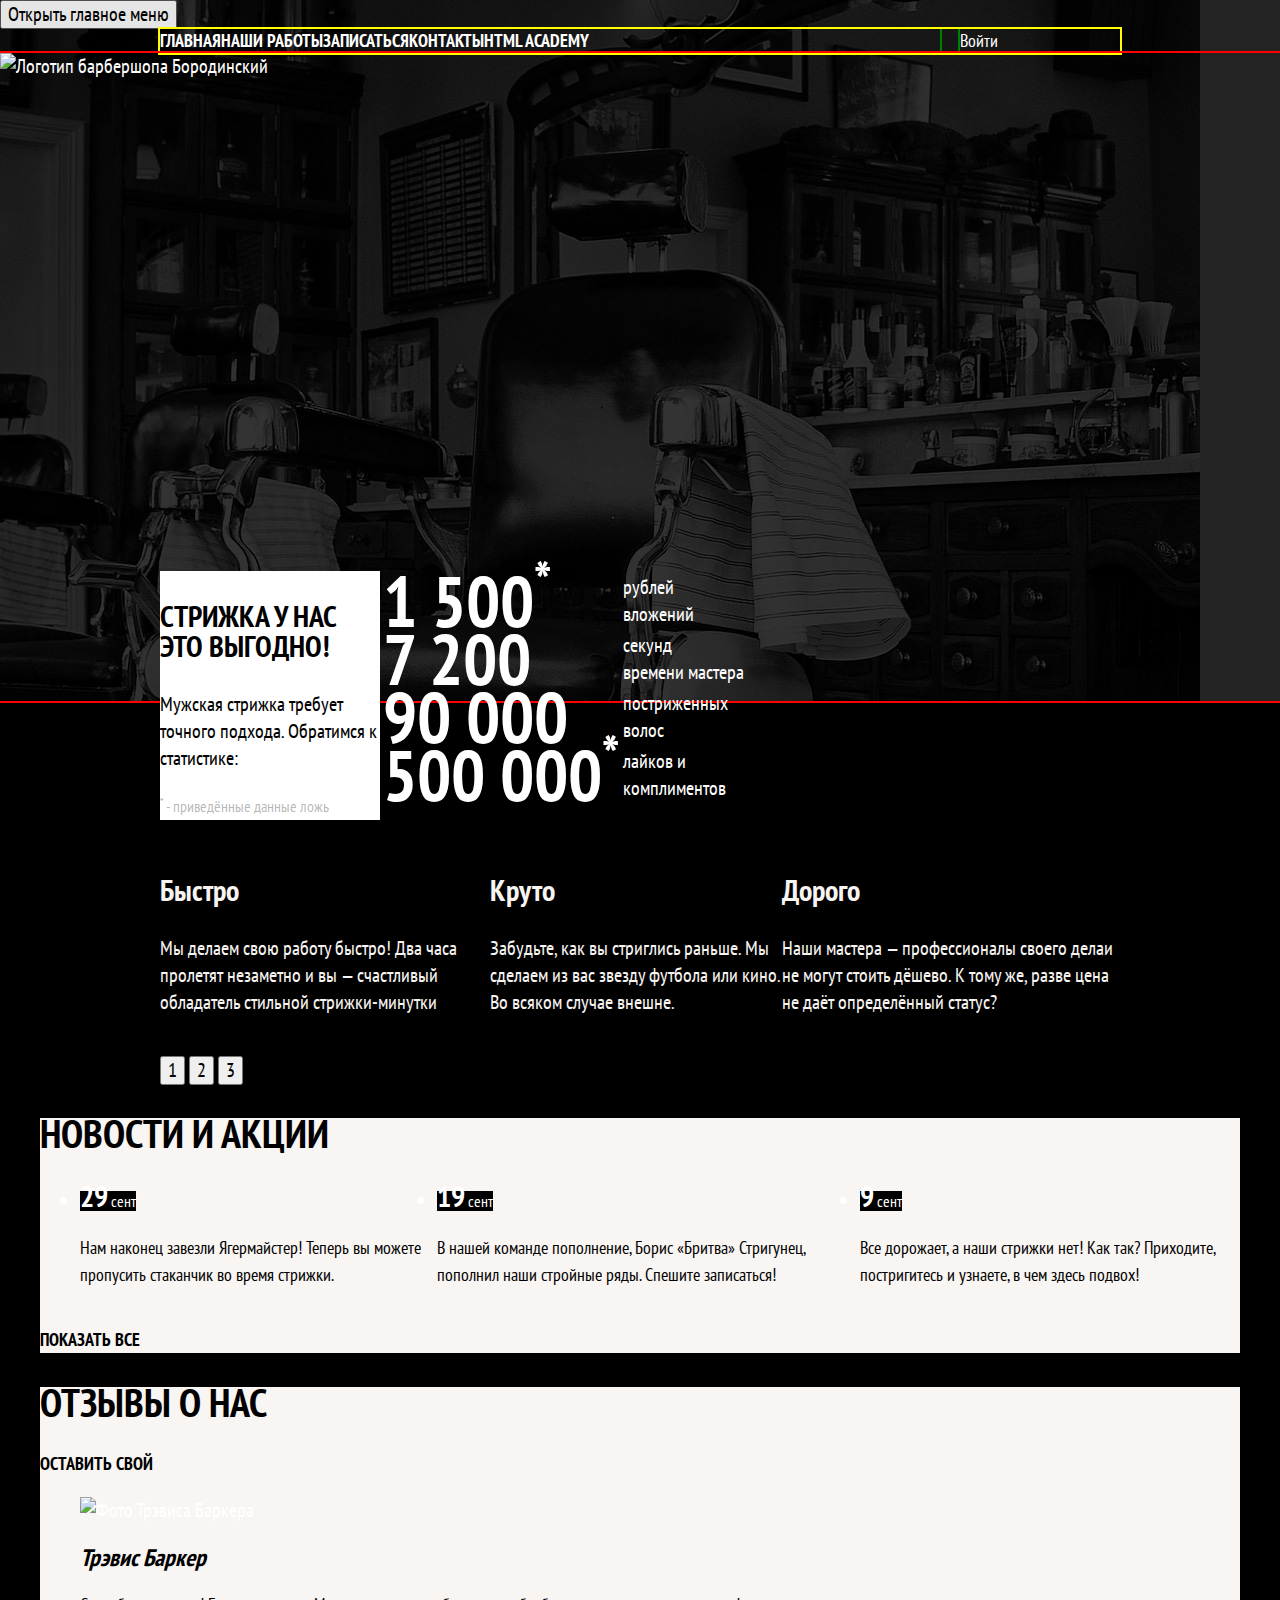
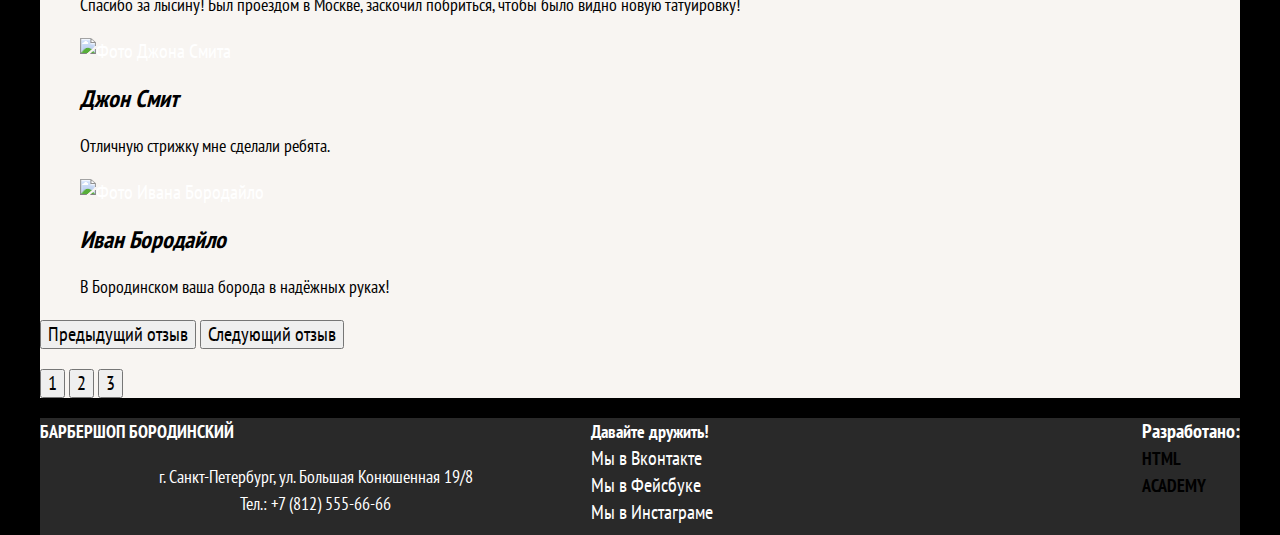
==== index.html @ 446175f8 "Базовая стилизация Главной" ====
<!DOCTYPE html>
<html lang="en">

<head>
	<meta charset="UTF-8">
	<title>Барбершоп "Бородинский"</title>
	<link href="https://fonts.googleapis.com/css2?family=PT+Sans+Narrow:wght@400;700&display=swap" rel="stylesheet">
	<link rel="stylesheet" href="css/style.css">
	<link rel="stylesheet" href="css/normalize.css">
</head>

<body>

	<header class="page-header">
		<a class="page-header__logo">
			<img class="page-header__logo-image" src="" alt="Логотип барбершопа Бородинский" width="226" height="30">
		</a>
		<nav class="main-nav">
			<button class="main-nav__loggle" type="button">Открыть главное меню</button>
			<div class="main-nav__wrapper">
				<ul class="main-nav__site-list site-list">
					<li class="site-list__item site-list__item--active">
						<a class="site-list__link">Главная</a>
					</li>
					<li class="site-list__item">
						<a class="site-list__link" href="photo.html">Наши работы</a>
					</li>
					<li class="site-list__item">
						<a class="site-list__link" href="form.html">Записаться</a>
					</li>
					<li class="site-list__item">
						<a class="site-list__link" href="#">Контакты</a>
					</li>
					<li class="site-list__item">
						<a class="site-list__link" href="#">HTML Academy</a>
					</li>
				</ul>
				<ul class="main-nav__user-list user-list">
					<li class="user-list__item">
						<a class="user-list__login" href="#">Войти</a>
					</li>
				</ul>
			</div>
		</nav>
	</header>

	<main class="page-main">
		<h1 class="visually-hidden">Барбершоп "Бородинский" - истинно мужская классика</h1>
		<section class="stats">
			<header class="stats__header">
				<h2 class="visually-hidden">Статистика барбершопа</h2>
				<p class="stats__slogan">Стрижка у нас это выгодно!</p>
				<p class="stats__intro">Мужская стрижка требует точного подхода. Обратимся к статистике:</p>
				<small class="stats__legend stats__legend--top">
					<sup>*</sup> - приведённые данные ложь
				</small>
			</header>
			<table class="stats__list">
				<tr>
					<td class="stats__value">
						1 500<sup>*</sup>
					</td>
					<td class="stats__field">
						рублей<br> вложений
					</td>
				</tr>
				<tr>
					<td class="stats__value">
						7 200
					</td>
					<td class="stats__field">
						секунд<br> времени мастера
					</td>
				</tr>
				<tr>
					<td class="stats__value">
						90 000
					</td>
					<td class="stats__field">
						постриженных<br> волос
					</td>
				</tr>
				<tr>
					<td class="stats__value">
						500 000<sup>*</sup>
					</td>
					<td class="stats__field">
						лайков и<br> комплиментов
					</td>
				</tr>
			</table>
			<small class="stats__legend stats__legend--bottom">
				<sup>*</sup> - приведённые данные ложь
			</small>
		</section>

		<section class="advantages">
			<div class="advantages__wrapper slider">
				<h2 class="visually-hidden">Наши преимущества</h2>
				<ul class="advantages__list slider__list">
					<li class="advantages__item advantages__item--fast slider__item">
						<h3 class="advantages__title">Быстро</h3>
						<p class="advantages__description">Мы делаем свою работу быстро! Два часа пролетят незаметно и вы — счастливый обладатель стильной стрижки-минутки</p>
					</li>
					<li class="advantages__item advantages__item--cool slider__item">
						<h3 class="advantages__title">Круто</h3>
						<p class="advantages__description">Забудьте, как вы стриглись раньше. Мы сделаем из вас звезду футбола или кино. Во всяком случае внешне.</p>
					</li>
					<li class="advantages__item advantages__item--price slider__item">
						<h3 class="advantages__title">Дорого</h3>
						<p class="advantages__description">Наши мастера — профессионалы своего делаи не могут стоить дёшево. К тому же, разве цена не даёт определённый статус?</p>
					</li>
				</ul>
				<p class="advantages__toggles slider__toggles">
					<button class="slider__toggle" type="button">1</button>
					<button class="slider__toggle" type="button">2</button>
					<button class="slider__toggle" type="button">3</button>
				</p>
			</div>
		</section>

		<section class="news">
			<div class="news__wrapper">
				<h2 class="news__title">Новости и акции</h2>
				<ul class="news__list">
					<li class="news__item">
						<time class="news__date" datetime="2017-09-29">
							<b class="news__day">29</b> сент
						</time>
						<p class="news__text">Нам наконец завезли Ягермайстер! Теперь вы можете пропусить стаканчик во время стрижки.</p>
					</li>
					<li class="news__item">
						<time class="news__date" datetime="2017-09-19">
							<b class="news__day">19</b> сент
						</time>
						<p class="news__text">В нашей команде пополнение, Борис «Бритва» Стригунец, пополнил наши стройные ряды. Спешите записаться!</p>
					</li>
					<li class="news__item">
						<time class="news__date" datetime="2017-09-09">
							<b class="news__day">9</b> сент
						</time>
						<p class="news__text">Все дорожает, а наши стрижки нет! Как так? Приходите, постригитесь и узнаете, в чем здесь подвох!</p>
					</li>
				</ul>
				<a class="news__to-all button" href="#">Показать все</a>
			</div>
		</section>

		<section class="reviews">
			<div class="reviews__wrapper slider">
				<h2 class="reviews__title">Отзывы о нас</h2>
				<a class="reviews__write button" href="#">Оставить свой</a>
				<div class="reviews__list slider__list">
					<blockquote class="reviews__item slider__item">
						<p class="reviews__author-picture">
							<img class="reviews__author-image" src="img/" width="50" height="33" alt="Фото Трэвиса Баркера">
						</p>
						<cite class="reviews__author-name">Трэвис Баркер</cite>
						<p class="reviews__text">Спасибо за лысину! Был проездом в Москве, заскочил побриться, чтобы было видно новую татуировку!</p>
					</blockquote>
					<blockquote class="reviews__item slider__item">
						<p class="reviews__author-picture">
							<img class="reviews__author-image" src="img/" width="50" height="33" alt="Фото Джона Смита">
						</p>
						<cite class="reviews__author-name">Джон Смит</cite>
						<p class="reviews__text">Отличную стрижку мне сделали ребята.</p>
					</blockquote>
					<blockquote class="reviews__item slider__item">
						<p class="reviews__author-picture">
							<img class="reviews__author-image" src="img/" width="50" height="33" alt="Фото Ивана Бородайло">
						</p>
						<cite class="reviews__author-name">Иван Бородайло</cite>
						<p class="reviews__text">В Бородинском ваша борода в надёжных руках!</p>
					</blockquote>
					<button class="reviews__prev" type="button">Предыдущий отзыв</button>
					<button class="reviews__next" type="button">Следующий отзыв</button>
				</div>
				<p class="reviews__toggles slider__toggles">
					<button class="slider__toggle" type="button">1</button>
					<button class="slider__toggle" type="button">2</button>
					<button class="slider__toggle" type="button">3</button>
				</p>
			</div>
		</section>
	</main>

	<footer class="page-footer">
		<div class="page-footer__wrapper">
			<div class="page-footer__contacts contacts">
				<b class="contacts__title">Барбершоп Бородинский</b>
				<p class="contacts__text">
					г. Санкт-Петербург, ул. Большая Конюшенная 19/8<br>
					<a class="contacts__phone" href="tel:+78125556666">
						<span class="contacts__phone-mobile">Тел.:</span> +7 (812) 555-66-66
					</a>
				</p>
			</div>
			<div class="page-footer__social social">
				<b class="social__title">Давайте дружить!</b>
				<ul class="social__list">
					<li class="social__item">
						<a class="social__link social__link--vkontakte" href="#">Мы в Вконтакте</a>
					</li>
					<li class="social__item">
						<a class="social__link social__link--facebook" href="#">Мы в Фейсбуке</a>
					</li>
					<li class="social__item">
						<a class="social__link social__link--instagram" href="#">Мы в Инстаграме</a>
					</li>
				</ul>
			</div>
			<div class="page-footer__copyright copyright">
				<b class="copyright__text">Разработано:</b>
				<a class="button copyright__link" href="#">HTML Academy</a>
			</div>
		</div>
	</footer>

	<section class="popup popup--login">
		<h2 class="popup__title">Личный кабинет</h2>
		<p class="popup__text">Введите свой логин и пароль, чтобы войти</p>
		<form action="#">
		<p class="popup__input-wrapper popup__input-wrapper--login">
			<input class="popup__input" type="text" placeholder="Логин">
		</p>
		<p class="popup__input-wrapper popup__input-wrapper--password">
			<input class="popup__input" type="password" placeholder="Пароль">
		</p>
		<p class="popup__input-wrapper popup__input-wrapper--buttons">
			<input class="popup__checkbox button--checkbox" type="checkbox" id="remember">
			<label class="popup__remember" for="remember">Запомните меня</label>
			<a class="popup__forgot" href="#">Я забыл пароль!</a>
		</p>
		<button class="popup__button button" type="submit">Войти в личный кабинет</button>
		</form>
		<button class="popup__close">Закрыть окно</button>
	</section>

</body>

</html>
---- css/style.css ----
body {
  min-width: 320px;
  margin: 0;
  padding: 0;
  font-family: "PT Sans Narrow", sans-serif;
  font-size: 20px;
  line-height: 27px;
  font-weight: 400;
  color: #ffffff;
  background-color: #000000;
}
.visually-hidden:not(:focus):not(:active),
input[type="checkbox"].visually-hidden,
input[type="radio"].visually-hidden {
  position: absolute;
  width: 1px;
  height: 1px;
  margin: -1px;
  border: 0;
  padding: 0;
  white-space: nowrap;
  clip-path: insert(100%);
  clip: rect(0 0 0 0);
  overflow: hidden;
}
img {
  max-width: 100%;
  height: auto;
}
.list-reset {
  list-style-type: none;
  margin: 0;
  padding: 0;
}
.link-reset {
  text-decoration: none;
  color: #ffffff;
}
.button {
  text-decoration: none;
  color: #ffffff;
  font-size: 18px;
  line-height: 24px;
  font-weight: 700;
  text-transform: uppercase;
  color: #000000;
}
.page-header {
  display: flex;
  flex-direction: column;
  background-color: #242424;
}
.page-header__logo {
  order: 1;
  height: 85px;
  outline: 2px solid red;
}
@media (min-width: 768px) {
  .page-header {
    background-image: url(../img/tablet/background.jpg);
    background-position: 0 0;
    background-repeat: no-repeat;
  }
  .page-header__logo {
    order: 2;
    height: 400px;
  }
}
@media (min-width: 1200px) {
  .page-header {
    background-image: url(../img/desktop/background.jpg);
    background-position: 0 0;
    background-repeat: no-repeat;
  }
  .page-header__logo {
    height: 648px;
  }
}
.main-nav {
  width: 320px;
  margin: 0 auto;
}
.main-nav__site-list {
  list-style-type: none;
  margin: 0;
  padding: 0;
}
.main-nav__user-list {
  list-style-type: none;
  margin: 0;
  padding: 0;
}
@media (min-width: 768px) {
  .main-nav {
    width: auto;
    margin: 0;
  }
  .main-nav__wrapper {
    display: flex;
    justify-content: space-between;
    width: 640px;
    margin: 0 auto;
    outline: 2px solid yellow;
  }
  .site-list {
    width: 570px;
    outline: 2px solid green;
  }
  .user-list {
    width: 60px;
    outline: 2px solid green;
  }
}
@media (min-width: 1200px) {
  .main-nav__wrapper {
    width: 960px;
  }
  .site-list {
    width: 780px;
    outline: 2px solid green;
  }
  .user-list {
    width: 160px;
    outline: 2px solid green;
  }
}
.site-list {
  display: flex;
  font-size: 18px;
  line-height: 24px;
  font-weight: 700;
  color: #ffffff;
  list-style-type: none;
  margin: 0;
  padding: 0;
}
.site-list__link {
  text-decoration: none;
  color: #ffffff;
  text-transform: uppercase;
}
.user-list {
  font-size: 18px;
  line-height: 24px;
  color: #ffffff;
  list-style-type: none;
  margin: 0;
  padding: 0;
}
.user-list__login {
  text-decoration: none;
  color: #ffffff;
}
.stats {
  width: 320px;
  margin: 0 auto;
  padding: 30px 40px 25px 40px;
}
.stats__header {
  background-color: #ffffff;
}
.stats__slogan {
  font-size: 30px;
  line-height: 30px;
  font-weight: 700;
  color: #000000;
  text-transform: uppercase;
}
.stats__intro {
  color: #000000;
}
.stats__legend {
  color: rgba(0, 0, 0, 0.3);
}
.stats__list {
  width: 100%;
}
.stats__value {
  font-size: 40px;
  line-height: 18px;
  font-weight: 700;
}
.stats-field {
  font-size: 18px;
  line-height: 18px;
  font-weight: 400;
}
@media (min-width: 768px) {
  .stats {
    width: 640px;
    margin-top: -185px;
  }
  .stats__list {
    display: flex;
  }
  .stats__value {
    font-size: 72px;
    line-height: 18px;
  }
  .stats-field {
    font-size: 20px;
    line-height: 27px;
  }
}
@media (min-width: 1200px) {
  .stats {
    width: 960px;
    margin-top: -160px;
    display: flex;
  }
  .stats__header {
    width: 240px;
  }
  .stats__list {
    width: 640px;
  }
  .stats__value {
    font-size: 72px;
    line-height: 18px;
  }
  .stats-field {
    font-size: 20px;
    line-height: 27px;
  }
}
.advantages {
  width: 320px;
}
.advantages__list {
  width: 100%;
  list-style-type: none;
  margin: 0;
  padding: 0;
  color: #f7f4f1;
  display: flex;
  flex-direction: row;
  justify-content: space-between;
}
.advantages__title {
  font-size: 30px;
  line-height: 30px;
}
@media (min-width: 768px) {
  .advantages {
    width: 768px;
  }
  .advantages__list {
    flex-direction: column;
  }
}
@media (min-width: 1200px) {
  .advantages {
    width: 960px;
    margin: 0 auto;
  }
  .advantages__list {
    flex-direction: row;
  }
}
.news {
  width: 320px;
  margin: 0 auto;
  background-color: #f8f5f2;
}
.news__title {
  font-size: 30px;
  line-height: 30px;
  font-weight: 700;
  text-transform: uppercase;
  color: #000000;
}
.news__list {
  display: flex;
  flex-direction: column;
}
.news__date {
  font-size: 16px;
  line-height: 30px;
  background-color: #000000;
}
.news__day {
  font-size: 30px;
  line-height: 30px;
  font-weight: 700;
}
.news__text {
  font-size: 18px;
  color: #000000;
}
@media (min-width: 768px) {
  .news {
    width: 768px;
  }
  .news__title {
    font-size: 40px;
  }
  .news__list {
    flex-direction: row;
  }
  .news__title {
    font-size: 40px;
  }
}
@media (min-width: 1200px) {
  .news {
    width: 1200px;
  }
  .news__title {
    font-size: 40px;
  }
  .news__title {
    font-size: 40px;
  }
  .news__list {
    flex-direction: row;
  }
}
.reviews {
  width: 320px;
  margin: 0 auto;
  background-color: #f8f5f2;
}
.reviews__title {
  font-size: 30px;
  line-height: 30px;
  font-weight: 700;
  text-transform: uppercase;
  color: #000000;
}
.reviews__author-name {
  font-size: 24px;
  font-weight: 700;
  color: #000000;
}
.reviews__text {
  font-size: 18px;
  color: #000000;
}
@media (min-width: 768px) {
  .reviews {
    width: 768px;
  }
  .reviews__title {
    font-size: 40px;
  }
}
@media (min-width: 1200px) {
  .reviews {
    width: 1200px;
  }
  .reviews__title {
    font-size: 40px;
  }
}
.page-footer {
  width: 320px;
  margin: 0 auto;
  background-color: #292929;
}
.page-footer__wrapper {
  display: flex;
  flex-direction: column;
  justify-content: space-between;
}
@media (min-width: 768px) {
  .page-footer {
    width: 768px;
  }
  .page-footer__wrapper {
    flex-direction: row;
  }
  .page-footer__copyright {
    order: 2;
  }
  .page-footer__social {
    width: 100%;
  }
}
@media (min-width: 1200px) {
  .page-footer {
    width: 1200px;
  }
  .page-footer__wrapper {
    flex-direction: row;
  }
}
.contacts {
  width: 100%;
}
.contacts__title {
  font-size: 18px;
  font-weight: 700;
  text-align: center;
}
.contacts__text {
  font-size: 18px;
  text-align: center;
}
.contacts__phone {
  text-decoration: none;
  color: #ffffff;
  font-size: 18px;
}
@media (min-width: 768px) {
  .contacts__title {
    text-transform: uppercase;
  }
}
.social__title {
  font-size: 18px;
}
.social__list {
  list-style-type: none;
  margin: 0;
  padding: 0;
}
.social__link {
  text-decoration: none;
  color: #ffffff;
}
.copyright-text {
  font-size: 18px;
}
.popup {
  display: none;
}
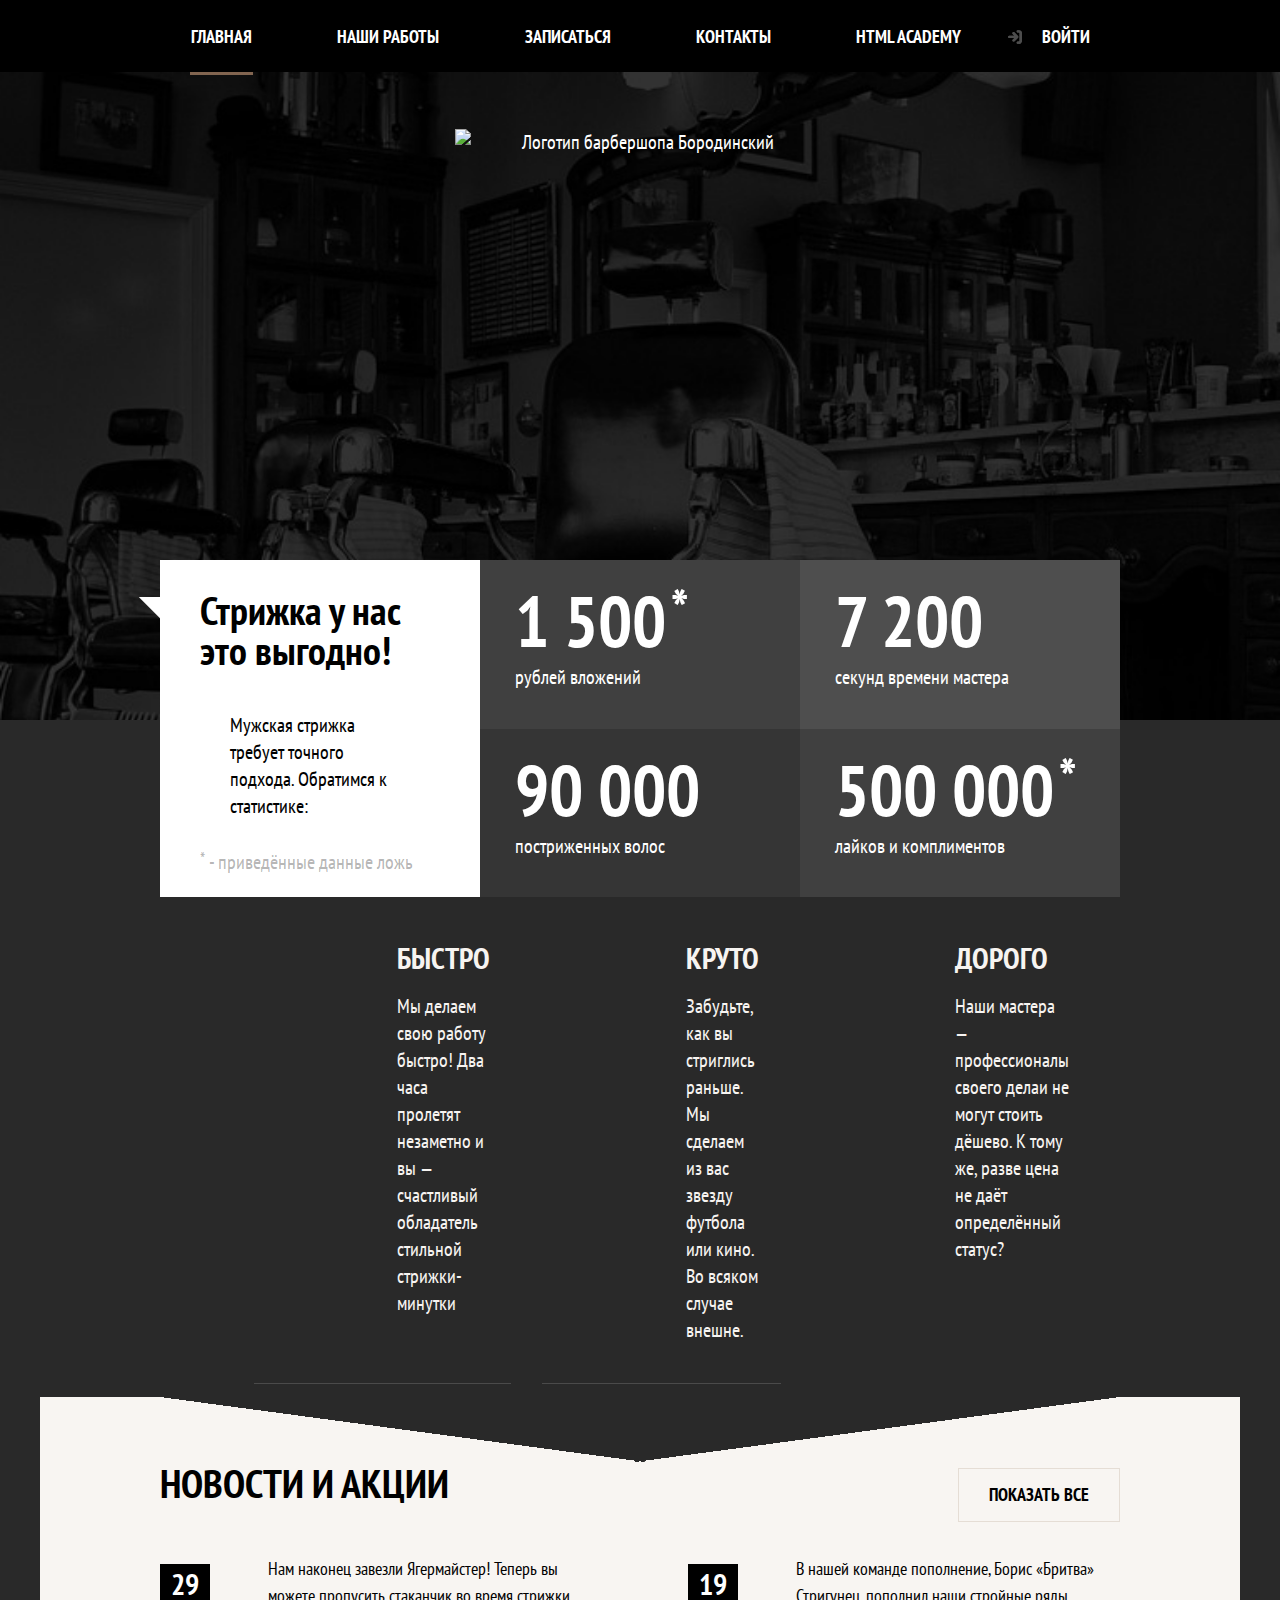
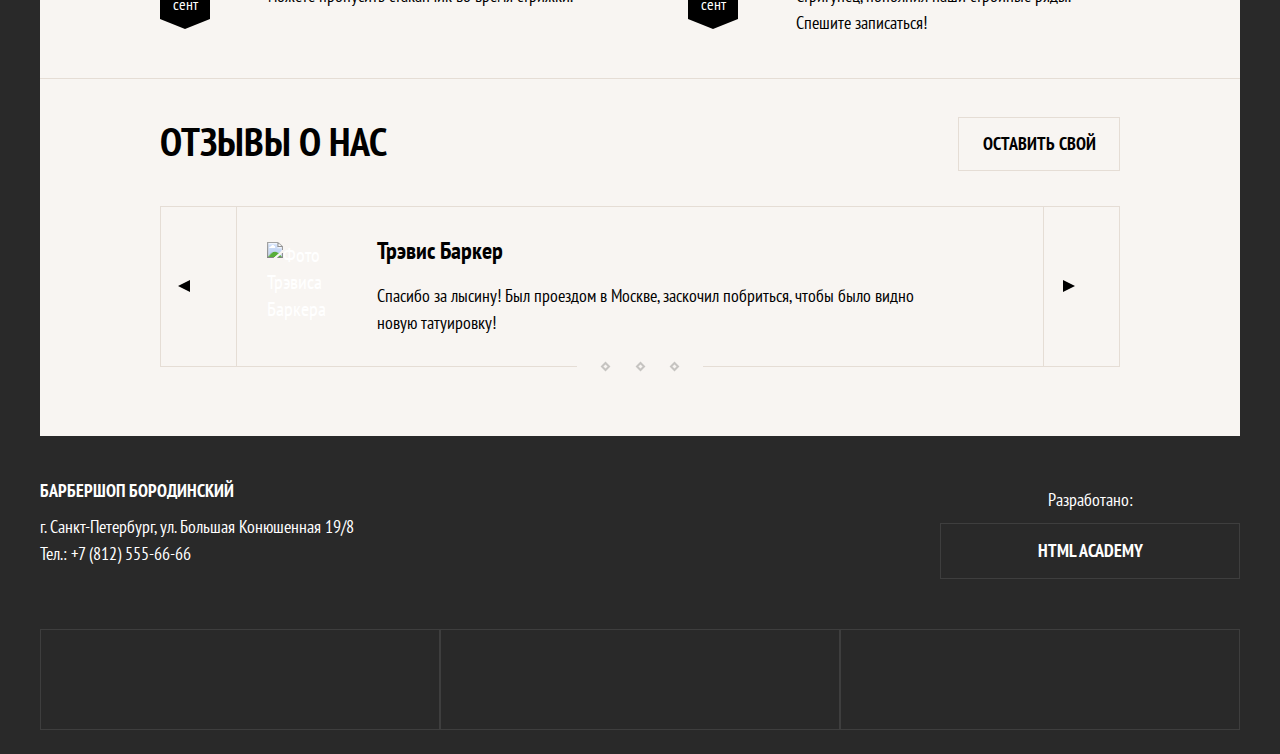
==== commit c03f62ae: "Планшетная верстка Главной" ====
--- a/index.html
+++ b/index.html
@@ -4,6 +4,8 @@
 <head>
 	<meta charset="UTF-8">
 	<title>Барбершоп "Бородинский"</title>
+	<meta name="viewport" content="width=device-width,initial-scale=1">
+	<meta name="format-detection" content="telephone=no">
 	<link href="https://fonts.googleapis.com/css2?family=PT+Sans+Narrow:wght@400;700&display=swap" rel="stylesheet">
 	<link rel="stylesheet" href="css/style.css">
 	<link rel="stylesheet" href="css/normalize.css">
@@ -13,10 +15,14 @@
 
 	<header class="page-header">
 		<a class="page-header__logo">
-			<img class="page-header__logo-image" src="" alt="Логотип барбершопа Бородинский" width="226" height="30">
+			<picture>
+				<source media="(min-width: 1200px)" srcset="img/desktop/logotype-desktop.svg">
+				<source media="(min-width: 768px)" srcset="img/tablet/logotype-tablet.svg">
+				<img class="page-header__logo-image" src="img/mobile/logotype-mobile.svg" alt="Логотип барбершопа Бородинский" width="226" height="30">
+			</picture>
 		</a>
-		<nav class="main-nav">
-			<button class="main-nav__loggle" type="button">Открыть главное меню</button>
+		<nav class="main-nav main-nav--closed main-nav--nojs">
+			<button class="main-nav__toggle" type="button"><span class="visually-hidden">Открыть главное меню</span></button>
 			<div class="main-nav__wrapper">
 				<ul class="main-nav__site-list site-list">
 					<li class="site-list__item site-list__item--active">
@@ -37,7 +43,13 @@
 				</ul>
 				<ul class="main-nav__user-list user-list">
 					<li class="user-list__item">
-						<a class="user-list__login" href="#">Войти</a>
+						<a class="user-list__login" href="#">
+							<svg class="user-list__login-icon" xmlns="http://www.w3.org/2000/svg" width="16" height="16" viewBox="0 0 16 16">
+								<path d="M7.31 9.06l-.08.07-1.43 1.46a1.24 1.24 0 0 0-.23.32 1.17 1.17 0 0 0 .19 1.33 1.15 1.15 0 0 0 .95.37 1.18 1.18 0 0 0 .79-.37l1.85-1.86 1.72-1.72a1.15 1.15 0 0 0 .19-.27 1.11 1.11 0 0 0 .12-.6 1 1 0 0 0-.21-.58c-.14-.17-.29-.32-.44-.48L7.34 3.34a1.1 1.1 0 0 0-1-.28 1.12 1.12 0 0 0-.7.41 1.14 1.14 0 0 0-.27.67 1.19 1.19 0 0 0 .39 1l1.5 1.5.08.08H2.1a1.21 1.21 0 0 0-.72.42 1.15 1.15 0 0 0-.24 1 1.12 1.12 0 0 0 .39.62 1.14 1.14 0 0 0 .78.29h5zM12.51 8v3.93a.59.59 0 0 1-.26.5.67.67 0 0 1-.41.11h-1.27a1.18 1.18 0 0 0-.66.42 1.17 1.17 0 0 0 .21 1.67 1.1 1.1 0 0 0 .69.24h1a6 6 0 0 0 .64 0 2.32 2.32 0 0 0 .73-.24 3 3 0 0 0 .62-.42 3.14 3.14 0 0 0 .71-.86 2.88 2.88 0 0 0 .35-1.42v-8.2a2.51 2.51 0 0 0-.26-.9 3.05 3.05 0 0 0-.88-1.07 2.88 2.88 0 0 0-1.78-.62h-1.32a1.15 1.15 0 0 0-.65.37 1.12 1.12 0 0 0-.31.73 1.1 1.1 0 0 0 .18.67 1.13 1.13 0 0 0 1 .56h1.18a.62.62 0 0 1 .55.56v3.94z" fill="#000000" />
+								<path d="M7.31 9.06h-5a1.14 1.14 0 0 1-.78-.29 1.12 1.12 0 0 1-.39-.62 1.15 1.15 0 0 1 .24-1 1.21 1.21 0 0 1 .72-.45h5.24l-.08-.08-1.5-1.5a1.19 1.19 0 0 1-.39-1 1.14 1.14 0 0 1 .27-.67 1.12 1.12 0 0 1 .7-.41 1.1 1.1 0 0 1 1 .28l3.39 3.38c.15.15.3.31.44.48a1 1 0 0 1 .21.58 1.11 1.11 0 0 1-.12.6 1.15 1.15 0 0 1-.19.27l-1.72 1.75-1.84 1.86a1.18 1.18 0 0 1-.79.37 1.15 1.15 0 0 1-.95-.37 1.17 1.17 0 0 1-.19-1.33 1.24 1.24 0 0 1 .23-.32l1.43-1.44.08-.07z" fill="#000000" />
+								<path d="M12.51 8V4.06a.62.62 0 0 0-.51-.57h-1.18a1.13 1.13 0 0 1-1-.56 1.1 1.1 0 0 1-.18-.67 1.12 1.12 0 0 1 .36-.75 1.15 1.15 0 0 1 .65-.37h1.32a2.88 2.88 0 0 1 1.78.62 3.05 3.05 0 0 1 .85 1.04 2.51 2.51 0 0 1 .26.9v8.2a2.88 2.88 0 0 1-.35 1.42 3.14 3.14 0 0 1-.71.86 3 3 0 0 1-.62.42 2.32 2.32 0 0 1-.73.24 5.94 5.94 0 0 1-.64 0h-1a1.1 1.1 0 0 1-.69-.24 1.17 1.17 0 0 1-.21-1.6 1.18 1.18 0 0 1 .66-.42h1.27a.67.67 0 0 0 .41-.11.59.59 0 0 0 .26-.5V8.04z" fill="#000000" />
+							</svg>
+							Войти</a>
 					</li>
 				</ul>
 			</div>
@@ -98,7 +110,7 @@
 			<div class="advantages__wrapper slider">
 				<h2 class="visually-hidden">Наши преимущества</h2>
 				<ul class="advantages__list slider__list">
-					<li class="advantages__item advantages__item--fast slider__item">
+					<li class="advantages__item advantages__item--fast slider__item slider__item--show">
 						<h3 class="advantages__title">Быстро</h3>
 						<p class="advantages__description">Мы делаем свою работу быстро! Два часа пролетят незаметно и вы — счастливый обладатель стильной стрижки-минутки</p>
 					</li>
@@ -112,9 +124,9 @@
 					</li>
 				</ul>
 				<p class="advantages__toggles slider__toggles">
-					<button class="slider__toggle" type="button">1</button>
-					<button class="slider__toggle" type="button">2</button>
-					<button class="slider__toggle" type="button">3</button>
+					<button class="slider__toggle advantages__toggle" type="button">1</button>
+					<button class="slider__toggle advantages__toggle" type="button">2</button>
+					<button class="slider__toggle advantages__toggle" type="button">3</button>
 				</p>
 			</div>
 		</section>
@@ -151,34 +163,48 @@
 				<h2 class="reviews__title">Отзывы о нас</h2>
 				<a class="reviews__write button" href="#">Оставить свой</a>
 				<div class="reviews__list slider__list">
-					<blockquote class="reviews__item slider__item">
-						<p class="reviews__author-picture">
-							<img class="reviews__author-image" src="img/" width="50" height="33" alt="Фото Трэвиса Баркера">
-						</p>
-						<cite class="reviews__author-name">Трэвис Баркер</cite>
-						<p class="reviews__text">Спасибо за лысину! Был проездом в Москве, заскочил побриться, чтобы было видно новую татуировку!</p>
+					<blockquote class="reviews__item slider__item slider__item--show">
+						<div class="reviews__info">
+							<picture class="reviews__author-picture">
+								<source media="(min-width: 1200px)" srcset="img/desktop/review-photo.jpg">
+								<source media="(min-width: 768px)" srcset="img/tablet/review-photo.png">
+								<img class="reviews__author-image" src="img/mobile/review-photo.jpg" width="50" height="50" alt="Фото Трэвиса Баркера">
+							</picture>
+							<div class="reviews__author-text">
+								<cite class="reviews__author-name">Трэвис Баркер</cite>
+								<p class="reviews__text">Спасибо за лысину! Был проездом в Москве, заскочил побриться, чтобы было видно новую татуировку!</p>
+							</div>
+						</div>
 					</blockquote>
 					<blockquote class="reviews__item slider__item">
-						<p class="reviews__author-picture">
-							<img class="reviews__author-image" src="img/" width="50" height="33" alt="Фото Джона Смита">
-						</p>
-						<cite class="reviews__author-name">Джон Смит</cite>
-						<p class="reviews__text">Отличную стрижку мне сделали ребята.</p>
+						<div class="reviews__info">
+							<p class="reviews__author-picture">
+								<img class="reviews__author-image" src="img/mobile/review-photo.jpg" width="50" height="50" alt="Фото Джона Смита">
+							</p>
+							<div class="reviews__author-text">
+								<cite class="reviews__author-name">Джон Смит</cite>
+								<p class="reviews__text">Отличную стрижку мне сделали ребята.</p>
+							</div>
+						</div>
 					</blockquote>
 					<blockquote class="reviews__item slider__item">
-						<p class="reviews__author-picture">
-							<img class="reviews__author-image" src="img/" width="50" height="33" alt="Фото Ивана Бородайло">
-						</p>
-						<cite class="reviews__author-name">Иван Бородайло</cite>
-						<p class="reviews__text">В Бородинском ваша борода в надёжных руках!</p>
+						<div class="reviews__info">
+							<p class="reviews__author-picture">
+								<img class="reviews__author-image" src="img/mobile/review-photo.jpg" width="50" height="50" alt="Фото Ивана Бородайло">
+							</p>
+							<div class="reviews__author-text">
+								<cite class="reviews__author-name">Иван Бородайло</cite>
+								<p class="reviews__text">В Бородинском ваша борода в надёжных руках!</p>
+							</div>
+						</div>
 					</blockquote>
 					<button class="reviews__prev" type="button">Предыдущий отзыв</button>
 					<button class="reviews__next" type="button">Следующий отзыв</button>
 				</div>
 				<p class="reviews__toggles slider__toggles">
-					<button class="slider__toggle" type="button">1</button>
-					<button class="slider__toggle" type="button">2</button>
-					<button class="slider__toggle" type="button">3</button>
+					<button class="slider__toggle reviews__toggle" type="button">1</button>
+					<button class="slider__toggle reviews__toggle" type="button">2</button>
+					<button class="slider__toggle reviews__toggle" type="button">3</button>
 				</p>
 			</div>
 		</section>
@@ -220,22 +246,40 @@
 		<h2 class="popup__title">Личный кабинет</h2>
 		<p class="popup__text">Введите свой логин и пароль, чтобы войти</p>
 		<form action="#">
-		<p class="popup__input-wrapper popup__input-wrapper--login">
-			<input class="popup__input" type="text" placeholder="Логин">
-		</p>
-		<p class="popup__input-wrapper popup__input-wrapper--password">
-			<input class="popup__input" type="password" placeholder="Пароль">
-		</p>
-		<p class="popup__input-wrapper popup__input-wrapper--buttons">
-			<input class="popup__checkbox button--checkbox" type="checkbox" id="remember">
-			<label class="popup__remember" for="remember">Запомните меня</label>
-			<a class="popup__forgot" href="#">Я забыл пароль!</a>
-		</p>
-		<button class="popup__button button" type="submit">Войти в личный кабинет</button>
+			<p class="popup__input-wrapper popup__input-wrapper--login">
+				<input class="popup__input" type="text" placeholder="Логин">
+			</p>
+			<p class="popup__input-wrapper popup__input-wrapper--password">
+				<input class="popup__input" type="password" placeholder="Пароль">
+			</p>
+			<p class="popup__input-wrapper popup__input-wrapper--buttons">
+				<input class="popup__checkbox button--checkbox" type="checkbox" id="remember">
+				<label class="popup__remember" for="remember">Запомните меня</label>
+				<a class="popup__forgot" href="#">Я забыл пароль!</a>
+			</p>
+			<button class="popup__button button" type="submit">Войти в личный кабинет</button>
 		</form>
 		<button class="popup__close">Закрыть окно</button>
 	</section>
 
+	<script>
+		var navMain = document.querySelector(".main-nav");
+		var navToggle = document.querySelector(".main-nav__toggle");
+
+		navMain.classList.remove("main-nav--nojs");
+
+		navToggle.addEventListener("click", function() {
+			if (navMain.classList.contains("main-nav--closed")) {
+				navMain.classList.remove("main-nav--closed");
+				navMain.classList.add("main-nav--opened");
+			} else {
+				navMain.classList.add("main-nav--closed");
+				navMain.classList.remove("main-nav--opened");
+			}
+		});
+
+	</script>
+
 </body>
 
 </html>
--- a/css/style.css
+++ b/css/style.css
@@ -7,7 +7,7 @@
   line-height: 27px;
   font-weight: 400;
   color: #ffffff;
-  background-color: #000000;
+  background-color: #292929;
 }
 .visually-hidden:not(:focus):not(:active),
 input[type="checkbox"].visually-hidden,
@@ -36,6 +36,13 @@
   text-decoration: none;
   color: #ffffff;
 }
+.title-style {
+  font-size: 30px;
+  line-height: 30px;
+  font-weight: 700;
+  text-transform: uppercase;
+  color: #000000;
+}
 .button {
   text-decoration: none;
   color: #ffffff;
@@ -48,84 +55,192 @@
 .page-header {
   display: flex;
   flex-direction: column;
-  background-color: #242424;
 }
 .page-header__logo {
   order: 1;
   height: 85px;
-  outline: 2px solid red;
+  margin: 0 auto;
+  text-align: center;
+}
+.page-header__logo img {
+  width: 226px;
+  height: 85px;
 }
 @media (min-width: 768px) {
   .page-header {
-    background-image: url(../img/tablet/background.jpg);
-    background-position: 0 0;
-    background-repeat: no-repeat;
+    background-color: #000000;
   }
   .page-header__logo {
     order: 2;
     height: 400px;
+    width: 100%;
+    background-color: #000000;
+    background-image: url(../img/tablet/background.jpg);
+    background-position: center -9px;
+    background-repeat: no-repeat;
+  }
+  .page-header__logo img {
+    display: block;
+    width: 370px;
+    height: auto;
+    margin: 0 auto;
+    margin-top: 40px;
+  }
+}
+@media (min-width: 768px) and (min-resolution: 144dpi), (min-width: 768px) and (min-resolution: 1.5dppx) {
+  .page-header__logo {
+    background-image: url("../img/tablet/back-tablet@2x.jpg");
+    background-size: 1338px auto;
+  }
+}
+@media (min-width: 768px) and (min-resolution: 144dpi), (min-width: 768px) and (min-resolution: 1.5dppx) {
+  .page-header__logo {
+    background-image: url(../img/desktop/back-desktop@2x.jpg);
+    background-size: 1338px auto;
   }
 }
 @media (min-width: 1200px) {
-  .page-header {
-    background-image: url(../img/desktop/background.jpg);
-    background-position: 0 0;
-    background-repeat: no-repeat;
-  }
   .page-header__logo {
     height: 648px;
+    background-position: center 0;
+    background-size: cover;
+  }
+  .page-header__logo img {
+    margin-top: 57px;
   }
 }
 .main-nav {
-  width: 320px;
-  margin: 0 auto;
-}
-.main-nav__site-list {
-  list-style-type: none;
-  margin: 0;
-  padding: 0;
-}
-.main-nav__user-list {
-  list-style-type: none;
-  margin: 0;
-  padding: 0;
+  position: relative;
+  width: auto;
+  min-height: 51px;
+  order: 2;
+  background-color: #826550;
+}
+.main-nav__toggle {
+  position: absolute;
+  top: 0;
+  right: 0;
+  z-index: 2;
+  display: block;
+  width: 70px;
+  height: 50px;
+  background-color: #6a4d38;
+  cursor: pointer;
+  border: none;
+}
+.main-nav__toggle:hover,
+.main-nav__toggle:active {
+  background-color: #624530;
+}
+.main-nav--closed .main-nav__toggle::before {
+  content: '';
+  position: absolute;
+  top: 15px;
+  left: 17px;
+  width: 36px;
+  height: 2px;
+  background-color: #ffffff;
+  box-shadow: 0 8px 0 0 #ffffff, 0 16px 0 0 #ffffff;
+}
+.main-nav--closed .main-nav__toggle:active::before {
+  background-color: rgba(255, 255, 255, 0.3);
+  box-shadow: 0 8px 0 0 rgba(255, 255, 255, 0.3), 0 16px 0 0 rgba(255, 255, 255, 0.3);
+}
+.main-nav--opened .main-nav__toggle {
+  top: 0;
+  right: auto;
+  left: 0;
+}
+.main-nav--opened .main-nav__toggle::before,
+.main-nav--opened .main-nav__toggle::after {
+  content: '';
+  position: absolute;
+  top: 24px;
+  left: 18px;
+  width: 36px;
+  height: 2px;
+  background-color: #ffffff;
+}
+.main-nav--opened .main-nav__toggle::before {
+  transform: rotate(45deg);
+  box-shadow: none;
+}
+.main-nav--opened .main-nav__toggle::after {
+  transform: rotate(-45deg);
+}
+.main-nav--opened .main-nav__toggle:active::before,
+.main-nav--opened .main-nav__toggle:active::after {
+  background-color: rgba(255, 255, 255, 0.3);
+}
+@media (max-width: 767px) {
+  .main-nav--closed .site-list__item {
+    display: none;
+  }
+  .main-nav--closed .site-list__item--active {
+    display: block;
+  }
+  .main-nav--closed .site-list__item--active a {
+    padding-right: 70px;
+    padding-left: 70px;
+    text-align: center;
+  }
+  .main-nav--closed .user-list__item {
+    display: none;
+  }
+  .main-nav--opened .main-nav__wrapper {
+    position: absolute;
+    top: 0;
+    right: 0;
+    left: 70px;
+    z-index: 10;
+    min-height: 80vh;
+    background-color: #6a4d38;
+  }
+  .main-nav--opened .main-nav__wrapper::before {
+    content: '';
+    position: absolute;
+    top: 0;
+    left: 0;
+    z-index: 2;
+    width: 7px;
+    height: 100%;
+    box-shadow: inset 4px 0 7px -2px rgba(0, 0, 0, 0.4);
+  }
+  .main-nav--nojs .main-nav__toggle {
+    display: none;
+  }
+  .main-nav--nojs .site-list__item {
+    display: block;
+  }
+  .main-nav--nojs .site-list__item--active a {
+    padding-right: 21px;
+    padding-left: 21px;
+    text-align: left;
+  }
+  .main-nav--nojs .user-list__item {
+    display: block;
+    background-color: #6a4d38;
+  }
 }
 @media (min-width: 768px) {
   .main-nav {
     width: auto;
     margin: 0;
+    order: 1;
+    background-color: #000000;
   }
   .main-nav__wrapper {
     display: flex;
     justify-content: space-between;
-    width: 640px;
+    width: 84%;
+    max-width: 960px;
     margin: 0 auto;
-    outline: 2px solid yellow;
-  }
-  .site-list {
-    width: 570px;
-    outline: 2px solid green;
-  }
-  .user-list {
-    width: 60px;
-    outline: 2px solid green;
-  }
-}
-@media (min-width: 1200px) {
-  .main-nav__wrapper {
-    width: 960px;
-  }
-  .site-list {
-    width: 780px;
-    outline: 2px solid green;
-  }
-  .user-list {
-    width: 160px;
-    outline: 2px solid green;
+  }
+  .main-nav__toggle {
+    display: none;
   }
 }
 .site-list {
-  display: flex;
   font-size: 18px;
   line-height: 24px;
   font-weight: 700;
@@ -137,7 +252,90 @@
 .site-list__link {
   text-decoration: none;
   color: #ffffff;
+  display: block;
+  padding: 12px 21px;
+  padding-bottom: 13px;
   text-transform: uppercase;
+  background-color: #826550;
+  border-top: 1px solid #886e5b;
+  border-bottom: 1px solid #71543f;
+}
+.site-list__link[href]:hover {
+  background-color: #755a46;
+  border-top-color: #755a46;
+}
+.site-list__link[href]:active {
+  color: rgba(255, 255, 255, 0.3);
+  background-color: #6a4d38;
+  border-top-color: #6a4d38;
+}
+@media (min-width: 768px) {
+  .site-list {
+    display: flex;
+    flex-wrap: wrap;
+    justify-content: space-between;
+    flex-grow: 1;
+    width: 570px;
+  }
+  .site-list__item {
+    margin-right: 32px;
+  }
+  .site-list__item:last-child {
+    margin-right: 0;
+  }
+  .site-list__item--active {
+    position: relative;
+  }
+  .site-list__item--active::after {
+    content: '';
+    position: absolute;
+    right: 0;
+    bottom: -3px;
+    left: 0;
+    height: 3px;
+    background: #826550;
+  }
+  .site-list__item a {
+    padding: 0;
+    padding-top: 25px;
+    padding-bottom: 23px;
+    background: none;
+    border: none;
+  }
+  .site-list__item a[href]:hover {
+    color: #826550;
+    background-color: #000000;
+  }
+  .site-list__item a[href]:active {
+    color: #ffffff;
+    background-color: #000000;
+    opacity: 0.3;
+  }
+}
+@media (min-width: 1200px) {
+  .site-list {
+    width: 780px;
+  }
+  .site-list__item {
+    margin-right: 0;
+  }
+  .site-list__item--active:after {
+    right: 30px;
+    left: 30px;
+  }
+  .site-list__item a {
+    padding-right: 31px;
+    padding-left: 31px;
+  }
+  .site-list__item a[href]:hover {
+    color: #000000;
+    background-color: #ffffff;
+  }
+  .site-list__item a[href]:active {
+    color: rgba(0, 0, 0, 0.3);
+    background-color: #ffffff;
+    opacity: 1;
+  }
 }
 .user-list {
   font-size: 18px;
@@ -150,56 +348,449 @@
 .user-list__login {
   text-decoration: none;
   color: #ffffff;
+  position: relative;
+  display: block;
+  padding: 17px 21px;
+  padding-left: 49px;
+  line-height: 18px;
+}
+.user-list__login-icon {
+  position: absolute;
+  top: 17px;
+  left: 21px;
+  width: 16px;
+  height: 16px;
+  opacity: 0.3;
+}
+.user-list__login-icon path {
+  fill: #ffffff;
+}
+@media (min-width: 768px) {
+  .user-list {
+    width: 60px;
+  }
+  .user-list__login {
+    width: 60px;
+    height: 70px;
+    padding: 0;
+    font-size: 0;
+  }
+  .user-list__login:hover .user-list__login-icon {
+    opacity: 1;
+  }
+  .user-list__login:hover .user-list__login-icon path {
+    fill: #826550;
+  }
+  .user-list__login:active .user-list__login-icon {
+    opacity: 0.3;
+  }
+  .user-list__login:active .user-list__login-icon path {
+    fill: #ffffff;
+  }
+  .user-list__login-icon {
+    top: 29px;
+    left: 12px;
+  }
+}
+@media (min-width: 1200px) {
+  .user-list {
+    width: auto;
+    max-width: 160px;
+  }
+  .user-list__login {
+    position: relative;
+    width: auto;
+    height: auto;
+    padding-top: 25px;
+    padding-right: 30px;
+    padding-bottom: 23px;
+    padding-left: 50px;
+    font-size: 18px;
+    line-height: 24px;
+    font-weight: 700;
+    text-transform: uppercase;
+    text-decoration: none;
+  }
+  .user-list__login:hover {
+    color: #000000;
+    background-color: #ffffff;
+  }
+  .user-list__login:active {
+    color: rgba(0, 0, 0, 0.3);
+    background-color: #ffffff;
+  }
+  .user-list__login:hover .user-list__login-icon {
+    opacity: 0.3;
+  }
+  .user-list__login:hover .user-list__login-icon path {
+    fill: #000000;
+  }
+  .user-list__login:active .user-list__login-icon {
+    opacity: 0.1;
+  }
+  .user-list__login-icon {
+    left: 15px;
+  }
+}
+.page-footer {
+  width: auto;
+  margin: 0 auto;
+  padding-top: 70px;
+  padding-bottom: 24px;
+  background-color: #292929;
+}
+.page-footer__wrapper {
+  display: flex;
+  flex-direction: column;
+  justify-content: space-between;
+}
+@media (min-width: 768px) {
+  .page-footer {
+    width: 84%;
+    margin: 0 auto;
+    padding-top: 50px;
+  }
+  .page-footer__wrapper {
+    flex-direction: row;
+    flex-wrap: wrap;
+  }
+  .page-footer__copyright {
+    order: 2;
+  }
+  .page-footer__social {
+    width: 100%;
+  }
+}
+@media (min-width: 1200px) {
+  .page-footer {
+    width: 1200px;
+  }
+  .page-footer__wrapper {
+    flex-direction: row;
+  }
+}
+.contacts {
+  width: 88%;
+  margin: 0 auto;
+  padding: 0 20px;
+}
+.contacts__title {
+  display: block;
+  font-size: 18px;
+  font-weight: 700;
+  text-align: center;
+}
+.contacts__text {
+  margin: 0;
+  margin-top: 11px;
+  padding: 0;
+  font-size: 18px;
+  text-align: center;
+}
+.contacts__phone {
+  text-decoration: none;
+  color: #ffffff;
+  display: block;
+  width: 100%;
+  padding: 12px 0 10px 0;
+  margin-top: 17px;
+  margin-bottom: 26px;
+  font-size: 18px;
+  font-weight: 700;
+  border: 1px solid rgba(255, 255, 255, 0.1);
+}
+.contacts__phone-mobile {
+  display: none;
+}
+@media (min-width: 768px) {
+  .contacts {
+    width: 50%;
+    margin: 0;
+    padding: 0;
+  }
+  .contacts__title {
+    line-height: 10px;
+    text-transform: uppercase;
+    text-align: left;
+  }
+  .contacts__text {
+    line-height: 27px;
+    text-align: left;
+    margin-top: 17px;
+  }
+  .contacts__phone {
+    padding: 0;
+    margin: 0;
+    border: none;
+    font-weight: 400;
+  }
+  .contacts__phone-mobile {
+    display: inline;
+  }
+}
+.social__title {
+  display: none;
+  font-size: 18px;
+}
+.social__item {
+  position: relative;
+  width: calc(100% / 3);
+  height: 99px;
+  margin: 0;
+  padding: 0;
+  border: 1px solid rgba(255, 255, 255, 0.1);
+}
+.social__list {
+  list-style-type: none;
+  margin: 0;
+  padding: 0;
+  display: flex;
+}
+.social__link {
+  text-decoration: none;
+  color: #ffffff;
+  display: block;
+  width: 100%;
+  height: 100%;
+  font-size: 0px;
+}
+.social__link--vkontakte::after {
+  content: '';
+  position: absolute;
+  top: 50%;
+  left: 50%;
+  width: 23px;
+  height: 26px;
+  background-image: url(../img/vk-icon.svg);
+  background-position: 0 0;
+  background-repeat: no-repeat;
+  transform: translate(-50%, -50%);
+}
+.social__link--facebook::after {
+  content: '';
+  position: absolute;
+  top: 50%;
+  left: 50%;
+  width: 18px;
+  height: 39px;
+  background-image: url(../img/fb-icon.svg);
+  background-position: 0 0;
+  background-repeat: no-repeat;
+  transform: translate(-50%, -50%);
+}
+.social__link--instagram::after {
+  content: '';
+  position: absolute;
+  top: 50%;
+  left: 50%;
+  width: 36px;
+  height: 36px;
+  background-image: url(../img/insta-icon.svg);
+  background-position: 0 0;
+  background-repeat: no-repeat;
+  transform: translate(-50%, -50%);
+}
+@media (min-width: 768px) {
+  .social {
+    width: 100%;
+    order: 3;
+    margin-top: 50px;
+  }
+}
+.copyright {
+  width: 88%;
+  margin: 0 auto;
+  padding: 0 20px;
+}
+.copyright__text {
+  display: block;
+  margin-top: 30px;
+  margin-bottom: 10px;
+  font-size: 18px;
+  font-weight: 400;
+  text-align: center;
+}
+.copyright__link {
+  text-decoration: none;
+  display: block;
+  padding: 15px 0;
+  line-height: 24px;
+  font-weight: 700;
+  text-align: center;
+  color: #ffffff;
+  border: 1px solid rgba(255, 255, 255, 0.1);
+}
+@media (min-width: 768px) {
+  .copyright {
+    width: 25%;
+    margin: 0;
+    margin-left: auto;
+    padding: 0;
+  }
+  .copyright__text {
+    margin: 0;
+    margin-bottom: 10px;
+  }
 }
 .stats {
-  width: 320px;
-  margin: 0 auto;
-  padding: 30px 40px 25px 40px;
+  width: auto;
 }
 .stats__header {
   background-color: #ffffff;
+  padding: 30px 40px 25px 40px;
 }
 .stats__slogan {
+  display: block;
+  margin-bottom: 15px;
   font-size: 30px;
   line-height: 30px;
   font-weight: 700;
   color: #000000;
+  text-align: center;
   text-transform: uppercase;
 }
 .stats__intro {
+  margin: 0;
+  text-align: center;
   color: #000000;
 }
 .stats__legend {
+  display: block;
+  font-size: 20px;
+  line-height: 20px;
   color: rgba(0, 0, 0, 0.3);
+}
+.stats__legend--bottom {
+  padding-top: 20px;
+  padding-bottom: 14px;
+  text-align: center;
+  color: rgba(255, 255, 255, 0.3);
+  background-color: #292929;
+}
+.stats__legend--top {
+  display: none;
+}
+.stats__legend sup {
+  top: -0.25em;
+  font-size: 90%;
 }
 .stats__list {
   width: 100%;
+  border-collapse: collapse;
+}
+.stats__list tr {
+  color: #ffffff;
+  background-color: #404040;
+}
+.stats__list tr:nth-child(2) {
+  background-color: #4e4e4e;
+}
+.stats__list tr:nth-child(3) {
+  background-color: #353535;
+}
+.stats__list tr:nth-child(4) {
+  background-color: #404040;
+}
+.stats__value,
+.stats__field {
+  width: 50%;
+  padding: 20px;
+  padding-bottom: 19px;
+  vertical-align: top;
 }
 .stats__value {
+  padding-right: 0;
   font-size: 40px;
   line-height: 18px;
   font-weight: 700;
 }
-.stats-field {
+.stats__value sup {
+  top: -0.35em;
+  margin-left: 5px;
+}
+.stats__field {
+  padding-left: 0;
   font-size: 18px;
   line-height: 18px;
   font-weight: 400;
+  text-align: right;
 }
 @media (min-width: 768px) {
   .stats {
-    width: 640px;
+    width: 84%;
+    max-width: 960px;
+    margin: 0 auto;
     margin-top: -185px;
+  }
+  .stats__header {
+    position: relative;
+    display: flex;
+    flex-wrap: wrap;
+    justify-content: space-between;
+  }
+  .stats__header::before {
+    content: '';
+    position: absolute;
+    top: 27px;
+    left: -15px;
+    border: 15px solid transparent;
+    border-bottom-color: #ffffff;
+    transform: rotate(45deg);
+  }
+  .stats__slogan {
+    width: 50%;
+    margin-bottom: 18px;
+    margin-top: 0;
+    font-size: 40px;
+    line-height: 40px;
+    text-align: left;
+    text-transform: none;
+  }
+  .stats__intro {
+    width: 37.5%;
+    margin-top: 5px;
+    padding: 0;
+    padding-left: 30px;
+    text-align: left;
+  }
+  .stats__legend--top {
+    display: block;
+    width: 50%;
+    color: rgba(0, 0, 0, 0.3);
+  }
+  .stats__legend--bottom {
+    display: none;
   }
   .stats__list {
     display: flex;
   }
+  .stats__list tbody {
+    display: flex;
+    flex-wrap: wrap;
+  }
+  .stats__list tr {
+    width: 50%;
+    box-sizing: border-box;
+    padding: 25px 35px;
+    padding-bottom: 28px;
+  }
+  .stats__list td {
+    display: block;
+    width: auto;
+    padding: 0;
+  }
   .stats__value {
+    margin-bottom: 7px;
     font-size: 72px;
-    line-height: 18px;
-  }
-  .stats-field {
+    line-height: 72px;
+  }
+  .stats__field {
     font-size: 20px;
     line-height: 27px;
+    text-align: left;
+  }
+  .stats__field br {
+    display: none;
   }
 }
 @media (min-width: 1200px) {
@@ -209,14 +800,31 @@
     display: flex;
   }
   .stats__header {
+    display: block;
     width: 240px;
   }
+  .stats__header::before {
+    top: 22px;
+  }
+  .stats__slogan {
+    width: auto;
+    margin-bottom: 42px;
+  }
+  .stats__intro {
+    width: auto;
+    margin-bottom: 32px;
+    padding-right: 30px;
+  }
+  .stats__legend--top {
+    width: auto;
+  }
   .stats__list {
+    display: flex;
     width: 640px;
   }
   .stats__value {
     font-size: 72px;
-    line-height: 18px;
+    line-height: 72px;
   }
   .stats-field {
     font-size: 20px;
@@ -224,7 +832,20 @@
   }
 }
 .advantages {
-  width: 320px;
+  position: relative;
+  width: auto;
+  margin: 0 auto;
+  background-color: #292929;
+}
+.advantages::after {
+  content: '';
+  position: absolute;
+  bottom: -34px;
+  left: 0;
+  z-index: 1;
+  width: 100%;
+  height: 34px;
+  background: linear-gradient(to bottom left, #292929 50%, transparent 50%) left / 50.5% 100% no-repeat, linear-gradient(to bottom right, #292929 50%, transparent 50%) right / 50.5% 100% no-repeat;
 }
 .advantages__list {
   width: 100%;
@@ -236,16 +857,91 @@
   flex-direction: row;
   justify-content: space-between;
 }
+.advantages__item {
+  display: none;
+  padding: 155px 44px 0px;
+}
+.advantages__item--fast {
+  background-image: url(../img/fast-icon.svg);
+  background-position: center 28px;
+  background-repeat: no-repeat;
+}
+.advantages__item--cool {
+  background-image: url(../img/cool-icon.svg);
+  background-position: center 28px;
+  background-repeat: no-repeat;
+}
+.advantages__item--price {
+  background-image: url(../img/price-icon.svg);
+  background-position: center 28px;
+  background-repeat: no-repeat;
+}
 .advantages__title {
   font-size: 30px;
   line-height: 30px;
-}
-@media (min-width: 768px) {
-  .advantages {
-    width: 768px;
+  text-transform: uppercase;
+  text-align: center;
+  margin: 0;
+  margin-bottom: 20px;
+  padding: 0;
+}
+.advantages__description {
+  margin: 0;
+  margin-bottom: 28px;
+  padding: 0;
+  text-align: center;
+}
+.advantages__toggle {
+  border: 2px solid rgba(255, 255, 255, 0.2);
+}
+@media (min-width: 768px) {
+  .advantages::after {
+    bottom: -42px;
+    height: 42px;
+  }
+  .advantages__wrapper {
+    width: 84%;
+    max-width: 960px;
+    margin: 0 auto;
   }
   .advantages__list {
     flex-direction: column;
+  }
+  .advantages__item {
+    position: relative;
+    padding: 46px 36px 40px 160px;
+  }
+  .advantages__item::after {
+    content: '';
+    position: absolute;
+    bottom: 0;
+    left: 6%;
+    width: 89%;
+    height: 1px;
+    background-color: #4a4a4a;
+    background-position: center 0;
+  }
+  .advantages__item:last-child::after {
+    content: none;
+  }
+  .advantages__item.slider__item {
+    display: block;
+  }
+  .advantages__item--fast {
+    background-position: 28px 50px;
+  }
+  .advantages__item--cool {
+    background-position: 28px 50px;
+  }
+  .advantages__item--price {
+    background-position: 28px 50px;
+  }
+  .advantages__title {
+    text-align: left;
+  }
+  .advantages__description {
+    text-align: left;
+    margin-bottom: 0;
   }
 }
 @media (min-width: 1200px) {
@@ -253,52 +949,152 @@
     width: 960px;
     margin: 0 auto;
   }
+  .advantages::after {
+    bottom: -65px;
+    height: 65px;
+  }
   .advantages__list {
     flex-direction: row;
   }
 }
 .news {
-  width: 320px;
+  position: relative;
+  width: auto;
   margin: 0 auto;
+  padding-top: 71px;
+  padding-bottom: 28px;
   background-color: #f8f5f2;
 }
+.news::after {
+  content: '';
+  position: absolute;
+  bottom: 1px;
+  left: 0;
+  width: 100%;
+  height: 1px;
+  background-color: #e5ddd5;
+}
 .news__title {
+  margin: 0;
+  padding: 0;
   font-size: 30px;
   line-height: 30px;
   font-weight: 700;
   text-transform: uppercase;
   color: #000000;
+  text-align: center;
 }
 .news__list {
+  list-style-type: none;
+  margin: 0;
+  padding: 0;
+  padding: 0 20px;
+  margin-top: 15px;
   display: flex;
   flex-direction: column;
 }
+.news__item {
+  position: relative;
+  display: flex;
+  justify-content: space-between;
+  padding-top: 18px;
+  padding-bottom: 16px;
+}
+.news__item:nth-child(1)::after {
+  content: '';
+  position: absolute;
+  bottom: 0;
+  left: 0;
+  width: 100%;
+  height: 1px;
+  background-color: #e5ddd5;
+}
+.news__item:nth-child(3) {
+  display: none;
+}
 .news__date {
+  position: relative;
+  display: block;
+  width: 50px;
+  height: 50px;
+  margin: 0;
+  margin-top: 9px;
+  margin-right: 20px;
+  padding: 0;
+  padding-top: 5px;
   font-size: 16px;
   line-height: 30px;
+  text-align: center;
   background-color: #000000;
 }
+.news__date::after {
+  content: '';
+  position: absolute;
+  bottom: -10px;
+  left: 0;
+  width: 0;
+  height: 0;
+  border-top: 10px solid #000000;
+  border-left: 25px solid transparent;
+  border-right: 25px solid transparent;
+}
 .news__day {
+  display: block;
+  margin: 0;
+  margin-bottom: -10px;
+  padding: 0;
   font-size: 30px;
   line-height: 30px;
   font-weight: 700;
 }
 .news__text {
+  width: 75%;
+  margin: 0;
+  padding: 0;
   font-size: 18px;
   color: #000000;
 }
-@media (min-width: 768px) {
-  .news {
-    width: 768px;
+.news__to-all {
+  display: block;
+  width: 280px;
+  margin: 0 auto;
+  padding: 14px 0;
+  text-align: center;
+  border: 1px solid #e5ddd5;
+}
+@media (min-width: 768px) {
+  .news__wrapper {
+    display: flex;
+    flex-wrap: wrap;
+    width: 84%;
+    max-width: 960px;
+    margin: 0 auto;
+  }
+  .news__list {
+    padding: 0;
+  }
+  .news__item {
+    width: 45%;
+  }
+  .news__item:nth-child(1)::after {
+    content: none;
   }
   .news__title {
     font-size: 40px;
+    text-align: left;
   }
   .news__list {
     flex-direction: row;
+    justify-content: space-between;
+    order: 2;
   }
   .news__title {
     font-size: 40px;
+  }
+  .news__to-all {
+    width: 160px;
+    margin: 0;
+    margin-left: auto;
   }
 }
 @media (min-width: 1200px) {
@@ -316,9 +1112,21 @@
   }
 }
 .reviews {
-  width: 320px;
+  position: relative;
+  width: auto;
   margin: 0 auto;
+  padding-top: 30px;
   background-color: #f8f5f2;
+}
+.reviews::after {
+  content: '';
+  position: absolute;
+  bottom: -34px;
+  left: 0;
+  z-index: 1;
+  width: 100%;
+  height: 34px;
+  background: linear-gradient(to bottom left, #f8f5f2 50%, transparent 50%) left / 50.5% 100% no-repeat, linear-gradient(to bottom right, #f8f5f2 50%, transparent 50%) right / 50.5% 100% no-repeat;
 }
 .reviews__title {
   font-size: 30px;
@@ -326,100 +1134,466 @@
   font-weight: 700;
   text-transform: uppercase;
   color: #000000;
+  margin: 0;
+  margin-bottom: 35px;
+  padding: 0;
+  text-align: center;
+}
+.reviews__write {
+  display: none;
+}
+.reviews__list {
+  padding: 0 20px;
+}
+.reviews__item {
+  margin: 0;
+  margin-bottom: 20px;
+  padding: 0;
+  min-height: 165px;
+}
+.reviews__info {
+  display: flex;
+  min-height: 99px;
+}
+.reviews__author-picture {
+  margin: 0;
+  margin-top: 5px;
+  margin-right: 20px;
+  padding: 0;
+  width: 50px;
+}
+.reviews__author-text {
+  width: 75%;
 }
 .reviews__author-name {
   font-size: 24px;
   font-weight: 700;
   color: #000000;
+  font-style: normal;
 }
 .reviews__text {
   font-size: 18px;
   color: #000000;
+  margin: 0;
+  margin-top: 20px;
+  padding: 0;
+}
+.reviews__prev {
+  display: none;
+}
+.reviews__next {
+  display: none;
+}
+.reviews__toggle {
+  border: 2px solid rgba(0, 0, 0, 0.2);
 }
 @media (min-width: 768px) {
   .reviews {
-    width: 768px;
+    padding-top: 37px;
+  }
+  .reviews::after {
+    content: none;
+  }
+  .reviews__wrapper {
+    position: relative;
+    display: flex;
+    flex-wrap: wrap;
+    width: 84%;
+    max-width: 960px;
+    margin: 0 auto;
   }
   .reviews__title {
+    margin-bottom: 0;
+    padding-top: 9px;
     font-size: 40px;
+  }
+  .reviews__list {
+    width: 100%;
+    padding: 0;
+  }
+  .reviews__item {
+    display: block;
+    margin-bottom: 64px;
+  }
+  .reviews__info {
+    width: calc(84% - 60px);
+    margin: 0 auto;
+    padding: 30px 6%;
+    outline: 1px solid #e5ddd5;
+  }
+  .reviews__write {
+    display: block;
+    width: 160px;
+    margin: 0;
+    margin-left: auto;
+    margin-bottom: 36px;
+    padding: 14px 0;
+    text-align: center;
+    border: 1px solid #e5ddd5;
+  }
+  .reviews__author-picture {
+    width: 80px;
+    height: 80px;
+    margin-right: 30px;
+  }
+  .reviews__author-picture img {
+    display: block;
+    width: 80px;
+    height: auto;
+  }
+  .reviews__text {
+    margin-top: 16px;
+  }
+  .reviews__prev {
+    position: absolute;
+    top: 89px;
+    left: 0;
+    display: block;
+    width: 8%;
+    height: 161px;
+    font-size: 0;
+    background-color: #f8f5f2;
+    border: 1px solid #e5ddd5;
+  }
+  .reviews__prev::after {
+    content: '';
+    position: absolute;
+    top: 73px;
+    left: 17px;
+    width: 0;
+    height: 0;
+    border-style: solid;
+    border-color: transparent #000000 transparent transparent;
+    border-width: 6px 12px 6px 0;
+  }
+  .reviews__next {
+    position: absolute;
+    top: 89px;
+    right: 0;
+    display: block;
+    width: 8%;
+    height: 161px;
+    font-size: 0;
+    background-color: #f8f5f2;
+    border: 1px solid #e5ddd5;
+  }
+  .reviews__next::after {
+    content: '';
+    position: absolute;
+    top: 73px;
+    left: 19px;
+    width: 0;
+    height: 0;
+    border-style: solid;
+    border-color: transparent transparent transparent #000000;
+    border-width: 6px 0 6px 12px;
+  }
+  .reviews__toggles.slider__toggles {
+    position: absolute;
+    bottom: 66px;
+    left: 50%;
+    padding: 0 25px;
+    background-color: #f8f5f2;
+    transform: translateX(-50%);
+  }
+  .reviews__toggle.slider__toggle {
+    display: block;
   }
 }
 @media (min-width: 1200px) {
   .reviews {
     width: 1200px;
   }
+  .reviews::after {
+    bottom: -65px;
+    height: 65px;
+  }
   .reviews__title {
     font-size: 40px;
   }
 }
-.page-footer {
+.slider__toggles {
+  width: 76px;
+  display: flex;
+  justify-content: space-between;
+  margin: 0 auto;
+  padding: 0;
+  padding-bottom: 13px;
+}
+.slider__toggle {
+  width: 7px;
+  height: 7px;
+  margin: 0;
+  padding: 0;
+  font-size: 0px;
+  background: none;
+  transform: rotate(45deg);
+}
+.slider__item {
+  display: none;
+}
+.slider__item--show {
+  display: block;
+}
+@media (min-width: 768px) {
+  .slider__toggle {
+    display: none;
+  }
+}
+.works {
   width: 320px;
   margin: 0 auto;
-  background-color: #292929;
-}
-.page-footer__wrapper {
+  background-color: #f8f5f2;
+}
+.works__title {
+  font-size: 30px;
+  line-height: 30px;
+  font-weight: 700;
+  text-transform: uppercase;
+  color: #000000;
+}
+.works__list {
+  width: 100%;
+  list-style-type: none;
+  margin: 0;
+  padding: 0;
+}
+.works__item {
+  width: 100%;
+}
+.works__name {
+  font-size: 24px;
+  line-height: 27px;
+  color: #000000;
+}
+.works__text {
+  font-size: 18px;
+  line-height: 27px;
+  color: #000000;
+}
+@media (min-width: 768px) {
+  .works {
+    width: 768px;
+  }
+  .works__item {
+    width: 100%;
+  }
+}
+@media (min-width: 1200px) {
+  .works {
+    width: 1200px;
+  }
+  .works__list {
+    display: flex;
+    flex-wrap: wrap;
+  }
+  .works__item {
+    width: 294px;
+  }
+  .works__item:first-child {
+    width: 100%;
+  }
+}
+.services {
+  list-style-type: none;
+  margin: 0;
+  padding: 0;
   display: flex;
-  flex-direction: column;
-  justify-content: space-between;
-}
-@media (min-width: 768px) {
-  .page-footer {
+  flex-wrap: wrap;
+}
+.services__item {
+  font-size: 16px;
+  line-height: 27px;
+  text-transform: uppercase;
+  color: #000000;
+}
+.prices {
+  width: 320px;
+  margin: 0 auto;
+  background-color: #353535;
+}
+.prices__title {
+  font-size: 30px;
+  line-height: 30px;
+  font-weight: 700;
+  text-transform: uppercase;
+  color: #000000;
+  color: #ffffff;
+}
+.prices__name {
+  font-weight: 700;
+  color: #ffffff;
+}
+@media (min-width: 768px) {
+  .prices {
     width: 768px;
   }
-  .page-footer__wrapper {
-    flex-direction: row;
-  }
-  .page-footer__copyright {
-    order: 2;
-  }
-  .page-footer__social {
+}
+@media (min-width: 1200px) {
+  .prices {
+    width: 1200px;
+  }
+  .prices__wrapper {
     width: 100%;
+    display: flex;
+  }
+}
+.discount__text {
+  font-size: 20px;
+  line-height: 27px;
+  font-weight: 400;
+  text-transform: none;
+}
+@media (min-width: 768px) {
+  .discount__text {
+    font-size: 30px;
+    font-weight: 700;
+    text-transform: uppercase;
   }
 }
 @media (min-width: 1200px) {
-  .page-footer {
+  .discount__text {
+    font-size: 20px;
+    line-height: 27px;
+    font-weight: 400;
+    text-transform: none;
+  }
+}
+.sign-up {
+  width: 320px;
+  margin: 0 auto;
+  background-color: #f8f5f2;
+}
+.sign-up__form {
+  width: 100%;
+}
+.sign-up__title {
+  font-size: 30px;
+  line-height: 30px;
+  font-weight: 700;
+  text-transform: uppercase;
+  color: #000000;
+}
+@media (min-width: 768px) {
+  .sign-up {
+    width: 768px;
+  }
+}
+@media (min-width: 1200px) {
+  .sign-up {
     width: 1200px;
   }
-  .page-footer__wrapper {
-    flex-direction: row;
-  }
-}
-.contacts {
+}
+.contacts-form {
   width: 100%;
-}
-.contacts__title {
+  margin: 0;
+  padding: 0;
+  border: none;
+}
+.contacts-form__list {
+  list-style-type: none;
+  margin: 0;
+  padding: 0;
+}
+.contacts-form__item {
+  width: 100%;
+}
+.contacts-form__input {
+  width: 100%;
+}
+@media (min-width: 768px) {
+  .contacts-form__list {
+    display: flex;
+    flex-wrap: wrap;
+  }
+  .contacts-form__item--1,
+  .contacts-form__item--2,
+  .contacts-form__item--3 {
+    width: 214px;
+  }
+  .contacts-form__item--4,
+  .contacts-form__item--5,
+  .contacts-form__item--6 {
+    width: 100%;
+  }
+}
+.beard-model {
+  width: 100%;
+  margin: 0;
+  padding: 0;
+  border: none;
+}
+.beard-model__title {
+  text-transform: uppercase;
+  text-align: center;
+}
+.beard-model__list {
+  list-style-type: none;
+  margin: 0;
+  padding: 0;
+  display: flex;
+  flex-wrap: wrap;
+}
+.beard-model__name {
   font-size: 18px;
-  font-weight: 700;
+  line-height: 24px;
+  font-weight: 400;
+  color: #000000;
+}
+@media (min-width: 768px) {
+  .beard-model__title {
+    font-size: 30px;
+    line-height: 30px;
+    font-weight: 700;
+    text-transform: uppercase;
+    color: #000000;
+    font-weight: 400;
+  }
+}
+@media (min-width: 1200px) {
+  .beard-model__name {
+    font-size: 24px;
+    line-height: 24px;
+  }
+}
+.additional-services {
+  width: 100%;
+  margin: 0;
+  padding: 0;
+  border: none;
+}
+.additional-services__title {
+  text-transform: uppercase;
   text-align: center;
 }
-.contacts__text {
+.additional-services__list {
+  list-style-type: none;
+  margin: 0;
+  padding: 0;
+}
+.additional-services__name {
   font-size: 18px;
-  text-align: center;
-}
-.contacts__phone {
-  text-decoration: none;
-  color: #ffffff;
-  font-size: 18px;
-}
-@media (min-width: 768px) {
-  .contacts__title {
+  line-height: 24px;
+  font-weight: 400;
+  color: #000000;
+}
+@media (min-width: 768px) {
+  .additional-services__title {
+    font-size: 30px;
+    line-height: 30px;
+    font-weight: 700;
     text-transform: uppercase;
-  }
-}
-.social__title {
-  font-size: 18px;
-}
-.social__list {
-  list-style-type: none;
-  margin: 0;
-  padding: 0;
-}
-.social__link {
-  text-decoration: none;
-  color: #ffffff;
-}
-.copyright-text {
-  font-size: 18px;
+    color: #000000;
+    font-weight: 400;
+  }
+  .additional-services__list {
+    display: flex;
+    flex-wrap: wrap;
+  }
+  .additional-services__name {
+    font-size: 24px;
+    line-height: 30px;
+  }
 }
 .popup {
   display: none;
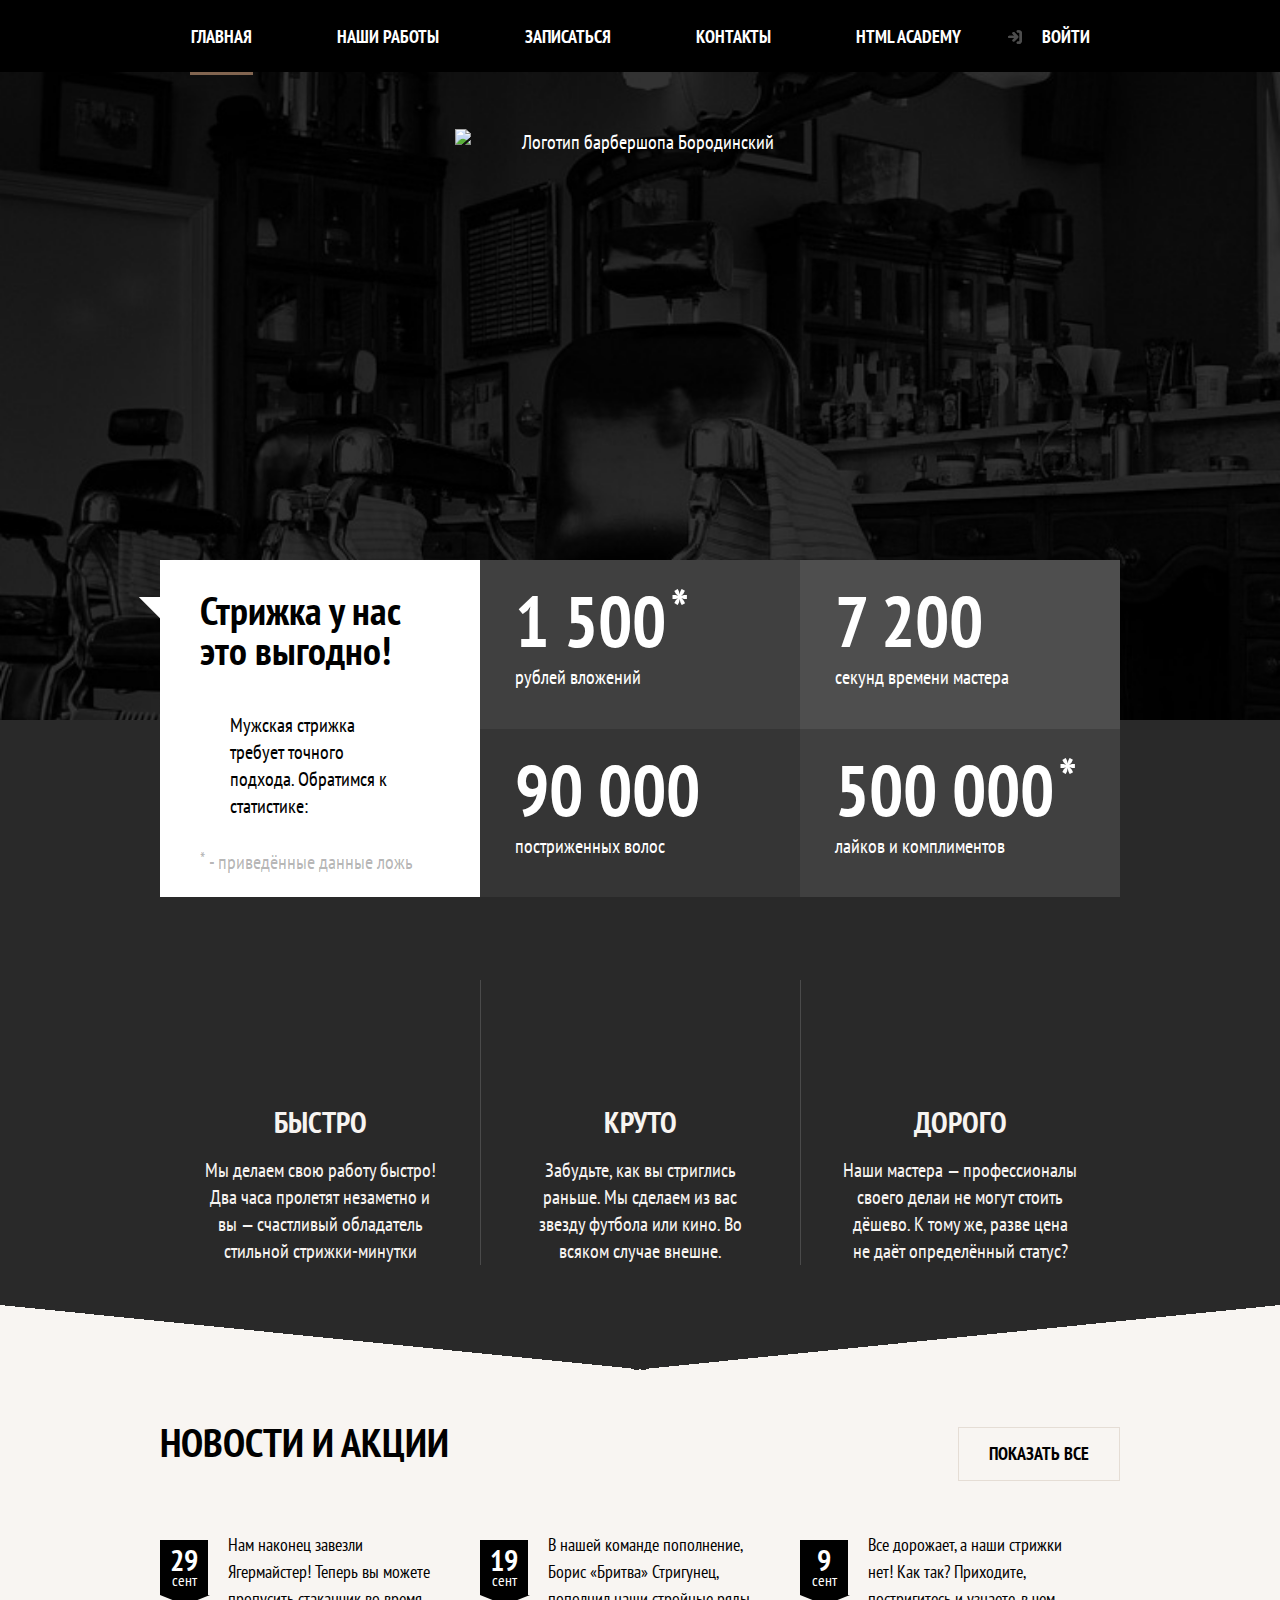
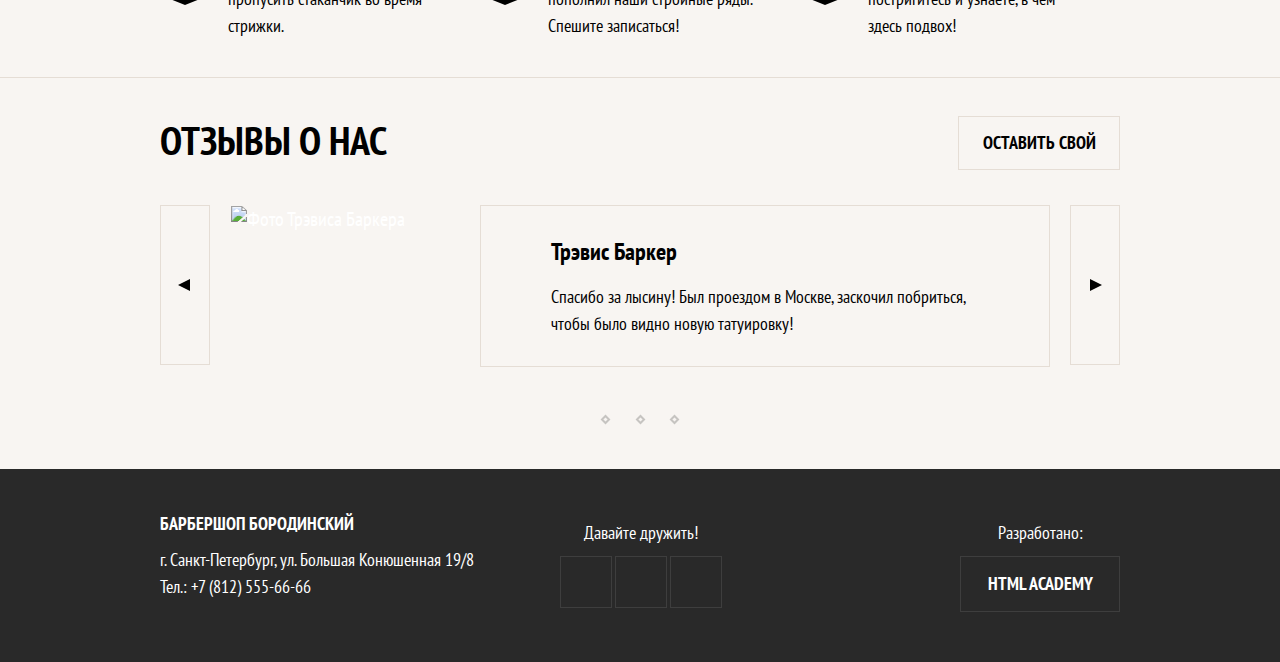
==== commit ad89f5c3: "Работы" ====
--- a/index.html
+++ b/index.html
@@ -178,9 +178,11 @@
 					</blockquote>
 					<blockquote class="reviews__item slider__item">
 						<div class="reviews__info">
-							<p class="reviews__author-picture">
-								<img class="reviews__author-image" src="img/mobile/review-photo.jpg" width="50" height="50" alt="Фото Джона Смита">
-							</p>
+							<picture class="reviews__author-picture">
+								<source media="(min-width: 1200px)" srcset="img/desktop/review-photo.jpg">
+								<source media="(min-width: 768px)" srcset="img/tablet/review-photo.png">
+								<img class="reviews__author-image" src="img/mobile/review-photo.jpg" width="50" height="50" alt="Фото Трэвиса Баркера">
+							</picture>
 							<div class="reviews__author-text">
 								<cite class="reviews__author-name">Джон Смит</cite>
 								<p class="reviews__text">Отличную стрижку мне сделали ребята.</p>
@@ -189,9 +191,11 @@
 					</blockquote>
 					<blockquote class="reviews__item slider__item">
 						<div class="reviews__info">
-							<p class="reviews__author-picture">
-								<img class="reviews__author-image" src="img/mobile/review-photo.jpg" width="50" height="50" alt="Фото Ивана Бородайло">
-							</p>
+							<picture class="reviews__author-picture">
+								<source media="(min-width: 1200px)" srcset="img/desktop/review-photo.jpg">
+								<source media="(min-width: 768px)" srcset="img/tablet/review-photo.png">
+								<img class="reviews__author-image" src="img/mobile/review-photo.jpg" width="50" height="50" alt="Фото Трэвиса Баркера">
+							</picture>
 							<div class="reviews__author-text">
 								<cite class="reviews__author-name">Иван Бородайло</cite>
 								<p class="reviews__text">В Бородинском ваша борода в надёжных руках!</p>
--- a/css/style.css
+++ b/css/style.css
@@ -37,6 +37,8 @@
   color: #ffffff;
 }
 .title-style {
+  margin: 0;
+  padding: 0;
   font-size: 30px;
   line-height: 30px;
   font-weight: 700;
@@ -51,6 +53,13 @@
   font-weight: 700;
   text-transform: uppercase;
   color: #000000;
+  background: none;
+  border: none;
+}
+.button--submit {
+  text-align: center;
+  color: #ffffff;
+  background-color: #826550;
 }
 .page-header {
   display: flex;
@@ -463,10 +472,16 @@
 }
 @media (min-width: 1200px) {
   .page-footer {
-    width: 1200px;
+    padding-bottom: 50px;
   }
   .page-footer__wrapper {
+    width: 960px;
+    margin: 0 auto;
+    justify-content: flex-start;
     flex-direction: row;
+  }
+  .page-footer__copyright {
+    order: 3;
   }
 }
 .contacts {
@@ -528,6 +543,11 @@
     display: inline;
   }
 }
+@media (min-width: 1200px) {
+  .contacts {
+    width: 320px;
+  }
+}
 .social__title {
   display: none;
   font-size: 18px;
@@ -597,6 +617,44 @@
     margin-top: 50px;
   }
 }
+@media (min-width: 1200px) {
+  .social {
+    width: 162px;
+    margin: 0;
+    margin-left: 80px;
+  }
+  .social__title {
+    display: block;
+    font-size: 18px;
+    line-height: 27px;
+    font-weight: 400;
+    text-align: center;
+  }
+  .social__list {
+    margin-top: 10px;
+    display: flex;
+    justify-content: space-between;
+  }
+  .social__item {
+    width: 50px;
+    height: 50px;
+  }
+  .social__link--vkontakte::after {
+    width: 15px;
+    height: 17px;
+    background-size: cover;
+  }
+  .social__link--facebook::after {
+    width: 10px;
+    height: 21px;
+    background-size: cover;
+  }
+  .social__link--instagram::after {
+    width: 19px;
+    height: 19px;
+    background-size: cover;
+  }
+}
 .copyright {
   width: 88%;
   margin: 0 auto;
@@ -632,6 +690,13 @@
     margin-bottom: 10px;
   }
 }
+@media (min-width: 1200px) {
+  .copyright {
+    width: 160px;
+    margin: 0;
+    margin-left: auto;
+  }
+}
 .stats {
   width: auto;
 }
@@ -943,18 +1008,56 @@
     text-align: left;
     margin-bottom: 0;
   }
+  .advantages__toggles.slider__toggles {
+    display: none;
+  }
 }
 @media (min-width: 1200px) {
-  .advantages {
-    width: 960px;
-    margin: 0 auto;
-  }
   .advantages::after {
     bottom: -65px;
     height: 65px;
   }
+  .advantages__wrapper {
+    width: 960px;
+    margin: 0 auto;
+    margin-top: 80px;
+    padding-bottom: 40px;
+  }
   .advantages__list {
+    flex-wrap: wrap;
+    justify-content: flex-start;
     flex-direction: row;
+  }
+  .advantages__item {
+    width: 234px;
+    padding: 130px 43px 0 43px;
+  }
+  .advantages__item::after {
+    right: 0;
+    left: 0;
+    width: 1px;
+    height: 99%;
+  }
+  .advantages__item:first-child::after {
+    content: none;
+  }
+  .advantages__item:last-child::after {
+    content: '';
+  }
+  .advantages__item--fast {
+    background-position: center 0;
+  }
+  .advantages__item--cool {
+    background-position: center 0;
+  }
+  .advantages__item--price {
+    background-position: center 0;
+  }
+  .advantages__title {
+    text-align: center;
+  }
+  .advantages__description {
+    text-align: center;
   }
 }
 .news {
@@ -1099,7 +1202,12 @@
 }
 @media (min-width: 1200px) {
   .news {
+    padding-top: 122px;
+    padding-bottom: 40px;
+  }
+  .news__wrapper {
     width: 1200px;
+    margin: 0 auto;
   }
   .news__title {
     font-size: 40px;
@@ -1108,7 +1216,23 @@
     font-size: 40px;
   }
   .news__list {
+    margin-top: 50px;
     flex-direction: row;
+  }
+  .news__item {
+    width: 320px;
+    padding: 0;
+    justify-content: flex-start;
+  }
+  .news__item:nth-child(3) {
+    display: flex;
+  }
+  .news__date {
+    margin-right: 0;
+  }
+  .news__text {
+    width: 230px;
+    padding: 0 30px 0 20px;
   }
 }
 .reviews {
@@ -1210,10 +1334,12 @@
   .reviews__list {
     width: 100%;
     padding: 0;
+    margin-top: 36px;
+    margin-bottom: 64px;
   }
   .reviews__item {
     display: block;
-    margin-bottom: 64px;
+    margin-bottom: 0;
   }
   .reviews__info {
     width: calc(84% - 60px);
@@ -1226,7 +1352,6 @@
     width: 160px;
     margin: 0;
     margin-left: auto;
-    margin-bottom: 36px;
     padding: 14px 0;
     text-align: center;
     border: 1px solid #e5ddd5;
@@ -1301,15 +1426,51 @@
   }
 }
 @media (min-width: 1200px) {
-  .reviews {
-    width: 1200px;
-  }
   .reviews::after {
     bottom: -65px;
     height: 65px;
   }
+  .reviews__wrapper {
+    width: 960px;
+    margin: 0 auto;
+  }
   .reviews__title {
     font-size: 40px;
+  }
+  .reviews__list {
+    margin-bottom: 98px;
+  }
+  .reviews__info {
+    width: 818px;
+    margin: 0 auto;
+    padding: 0;
+    outline: none;
+  }
+  .reviews__author-picture {
+    width: 250px;
+    height: 160px;
+    margin: 0;
+  }
+  .reviews__author-picture img {
+    display: block;
+    width: 250px;
+    height: auto;
+  }
+  .reviews__author-text {
+    width: 430px;
+    padding: 32px 70px 0;
+    outline: 1px solid #e5ddd5;
+  }
+  .reviews__prev {
+    width: 50px;
+    height: 160px;
+  }
+  .reviews__next {
+    width: 50px;
+    height: 160px;
+  }
+  .reviews__toggles.slider__toggles {
+    bottom: 46px;
   }
 }
 .slider__toggles {
@@ -1341,32 +1502,101 @@
   }
 }
 .works {
-  width: 320px;
+  width: auto;
   margin: 0 auto;
+  padding-top: 34px;
   background-color: #f8f5f2;
 }
+.works__wrapper {
+  width: 88%;
+  margin: 0 auto;
+}
 .works__title {
+  margin: 0;
+  padding: 0;
   font-size: 30px;
   line-height: 30px;
   font-weight: 700;
   text-transform: uppercase;
   color: #000000;
+  margin-bottom: 34px;
+  text-align: center;
+}
+.works__to-main {
+  display: none;
 }
 .works__list {
   width: 100%;
+  margin-bottom: -20px;
   list-style-type: none;
   margin: 0;
   padding: 0;
 }
 .works__item {
   width: 100%;
+  margin-bottom: 20px;
+  border: 1px solid #e5ddd5;
+}
+.works__item--month {
+  position: relative;
+}
+.works__item--month::before {
+  content: 'работа месяца';
+  position: absolute;
+  top: 400px;
+  left: 0;
+  width: 168px;
+  height: 38px;
+  padding-top: 12px;
+  font-size: 20px;
+  line-height: 27px;
+  font-weight: 700;
+  text-transform: uppercase;
+  text-align: center;
+  color: #ffffff;
+  background-color: #826550;
+}
+.works__item--month::after {
+  content: '';
+  position: absolute;
+  top: 400px;
+  left: 168px;
+  width: 8px;
+  height: 50px;
+  background: linear-gradient(to bottom right, #826550 15px, transparent 15px) right / 16px 50px no-repeat, linear-gradient(to top right, #826550 15px, transparent 15px) right / 16px 50px no-repeat;
+}
+.works__picture {
+  width: 100%;
+  height: 176px;
+  display: block;
+  margin: 0;
+  padding: 0;
+  background-color: #e5ddd5;
+}
+.works__item--month .works__picture {
+  width: 100%;
+  height: 480px;
+}
+.works__picture img {
+  display: block;
+  width: 280px;
+  height: auto;
+  margin: 0 auto;
+}
+.works__item-wrapper {
+  padding: 22px 20px 19px;
 }
 .works__name {
+  margin: 0;
+  padding: 0;
   font-size: 24px;
   line-height: 27px;
   color: #000000;
 }
 .works__text {
+  margin: 0;
+  margin-top: 15px;
+  padding: 0;
   font-size: 18px;
   line-height: 27px;
   color: #000000;
@@ -1398,6 +1628,7 @@
   list-style-type: none;
   margin: 0;
   padding: 0;
+  margin-top: 17px;
   display: flex;
   flex-wrap: wrap;
 }
@@ -1413,6 +1644,8 @@
   background-color: #353535;
 }
 .prices__title {
+  margin: 0;
+  padding: 0;
   font-size: 30px;
   line-height: 30px;
   font-weight: 700;
@@ -1460,28 +1693,108 @@
   }
 }
 .sign-up {
-  width: 320px;
+  position: relative;
+  width: auto;
   margin: 0 auto;
+  padding-top: 35px;
+  padding-bottom: 40px;
   background-color: #f8f5f2;
+}
+.sign-up::after {
+  content: '';
+  position: absolute;
+  bottom: -34px;
+  left: 0;
+  z-index: 1;
+  width: 100%;
+  height: 34px;
+  background: linear-gradient(to bottom left, #f8f5f2 50%, transparent 50%) left / 50.5% 100% no-repeat, linear-gradient(to bottom right, #f8f5f2 50%, transparent 50%) right / 50.5% 100% no-repeat;
+}
+.sign-up__wrapper {
+  width: 88%;
+  max-width: 960px;
+  margin: 0 auto;
 }
 .sign-up__form {
   width: 100%;
 }
 .sign-up__title {
+  margin: 0;
+  padding: 0;
   font-size: 30px;
   line-height: 30px;
   font-weight: 700;
   text-transform: uppercase;
   color: #000000;
+  margin-bottom: 35px;
+  text-align: center;
+}
+.sign-up__to-main {
+  display: none;
+}
+.sign-up__button {
+  width: 100%;
+  margin: 0 auto;
+  margin-top: 50px;
+  padding: 13px 0;
 }
 @media (min-width: 768px) {
   .sign-up {
-    width: 768px;
+    width: 100%;
+    margin-top: -188px;
+    padding-top: 55px;
+    padding-bottom: 75px;
+  }
+  .sign-up::before {
+    content: '';
+    position: absolute;
+    top: -41px;
+    left: 0;
+    width: 100%;
+    height: 41px;
+    background: linear-gradient(to bottom left, transparent 50%, #f8f5f2 50%) left / 50.5% 100% no-repeat, linear-gradient(to bottom right, transparent 50%, #f8f5f2 50%) right / 50.5% 100% no-repeat;
+  }
+  .sign-up::after {
+    content: none;
+  }
+  .sign-up__wrapper {
+    display: flex;
+    flex-wrap: wrap;
+  }
+  .sign-up__title {
+    margin-bottom: 0;
+    font-size: 40px;
+    text-align: left;
+  }
+  .sign-up__to-main {
+    width: 158px;
+    margin-left: auto;
+    padding: 12px 0;
+    display: block;
+    text-align: center;
+    border: 1px solid #e5ddd5;
+  }
+  .sign-up__form {
+    margin-top: 67px;
+  }
+  .sign-up__button {
+    margin-top: 60px;
+    padding: 20px 0px;
+    font-size: 24px;
+    line-height: 30px;
   }
 }
 @media (min-width: 1200px) {
   .sign-up {
-    width: 1200px;
+    width: 100%;
+    margin-top: -341px;
+  }
+  .sign-up::before {
+    top: -64px;
+    height: 64px;
+  }
+  .sign-up__button {
+    margin-top: 80px;
   }
 }
 .contacts-form {
@@ -1497,33 +1810,97 @@
 }
 .contacts-form__item {
   width: 100%;
+  margin: 0;
+  padding: 0;
 }
 .contacts-form__input {
   width: 100%;
+  margin: 0;
+  padding: 9px 15px;
+  font-size: 18px;
+  line-height: 30px;
+  font-weight: 400;
+  border: 1px solid #e5ddd5;
+  box-sizing: border-box;
+}
+.contacts-form__input::placeholder {
+  color: #000;
+}
+.contacts-form__item--1,
+.contacts-form__item--2,
+.contacts-form__item--4 {
+  margin-bottom: 6px;
+}
+.contacts-form__item--3,
+.contacts-form__item--5 {
+  margin-bottom: 32px;
+}
+.contacts-form__item--6 {
+  margin-bottom: 0;
+}
+.contacts-form__input--message {
+  height: 112px;
 }
 @media (min-width: 768px) {
   .contacts-form__list {
     display: flex;
     flex-wrap: wrap;
   }
+  .contacts-form__item {
+    margin-bottom: 35px;
+  }
+  .contacts-form__item:last-child {
+    margin-bottom: 0;
+  }
+  .contacts-form__input {
+    padding: 19px 35px;
+    font-size: 24px;
+  }
   .contacts-form__item--1,
   .contacts-form__item--2,
   .contacts-form__item--3 {
-    width: 214px;
+    width: calc(100% / 3);
   }
   .contacts-form__item--4,
   .contacts-form__item--5,
   .contacts-form__item--6 {
     width: 100%;
   }
+  .contacts-form__input--message {
+    height: 211px;
+  }
+}
+@media (min-width: 1200px) {
+  .contacts-form__item--1,
+  .contacts-form__item--2,
+  .contacts-form__item--3 {
+    width: 295px;
+  }
+  .contacts-form__item--1 {
+    margin-right: 37px;
+  }
+  .contacts-form__item--2 {
+    margin-right: 38px;
+  }
+  .contacts-form__item--4 {
+    width: 462px;
+    margin-right: 35px;
+  }
+  .contacts-form__item--5 {
+    width: 463px;
+  }
 }
 .beard-model {
-  width: 100%;
-  margin: 0;
+  width: auto;
+  margin: 0 auto;
+  margin-top: 38px;
   padding: 0;
   border: none;
 }
 .beard-model__title {
+  margin: 0;
+  padding: 0;
+  color: #000000;
   text-transform: uppercase;
   text-align: center;
 }
@@ -1531,17 +1908,89 @@
   list-style-type: none;
   margin: 0;
   padding: 0;
+  width: 100%;
+  margin: 0 auto;
+  padding: 38px 5% 0 9%;
   display: flex;
   flex-wrap: wrap;
+  box-sizing: border-box;
+}
+.beard-model__item {
+  position: relative;
+  width: calc(100% / 3);
+  padding-bottom: 120px;
+  display: flex;
+  flex-direction: column;
+}
+.beard-model__item--admiral {
+  background-image: url(../img/admiral-beard.svg);
+  background-position: center 98px;
+  background-repeat: no-repeat;
+}
+.beard-model__item--lumberjack {
+  background-image: url(../img/lumberjack-beard.svg);
+  background-position: center 98px;
+  background-repeat: no-repeat;
+}
+.beard-model__item--polar {
+  background-image: url(../img/polar-beard.svg);
+  background-position: center 98px;
+  background-repeat: no-repeat;
+}
+.beard-model__item--boyar {
+  background-image: url(../img/boyar-beard.svg);
+  background-position: center 98px;
+  background-repeat: no-repeat;
+}
+.beard-model__item--sage {
+  background-image: url(../img/sage-beard.svg);
+  background-position: center 98px;
+  background-repeat: no-repeat;
+}
+.beard-model__radio {
+  margin: 0 auto;
+}
+.beard-model__radio + label::before {
+  content: '';
+  position: absolute;
+  top: 0;
+  left: 50%;
+  width: 48px;
+  height: 48px;
+  background-color: #ffffff;
+  border: 1px solid #e5ddd5;
+  border-radius: 50%;
+  transform: translateX(-50%);
+}
+.beard-model__radio:checked + label::after {
+  content: '';
+  position: absolute;
+  top: 16px;
+  left: 50%;
+  width: 15px;
+  height: 15px;
+  border: 1px solid #e5ddd5;
+  border-radius: 50%;
+  transform: translateX(-50%);
 }
 .beard-model__name {
+  position: relative;
+  margin: 0 auto;
+  padding-top: 65px;
   font-size: 18px;
   line-height: 24px;
   font-weight: 400;
   color: #000000;
 }
 @media (min-width: 768px) {
+  .beard-model {
+    margin-top: 60px;
+  }
   .beard-model__title {
+    position: relative;
+    width: 100%;
+    margin: 0;
+    padding: 0;
     font-size: 30px;
     line-height: 30px;
     font-weight: 700;
@@ -1549,8 +1998,45 @@
     color: #000000;
     font-weight: 400;
   }
+  .beard-model__title::before {
+    content: '';
+    position: absolute;
+    top: 50%;
+    left: 0;
+    width: 21%;
+    height: 1px;
+    background-color: #e5ddd5;
+    transform: translateY(-50%);
+  }
+  .beard-model__title::after {
+    content: '';
+    position: absolute;
+    top: 50%;
+    right: 0;
+    width: 21%;
+    height: 1px;
+    background-color: #e5ddd5;
+    transform: translateY(-50%);
+  }
+  .beard-model__list {
+    padding: 0;
+    padding-top: 45px;
+  }
+  .beard-model__item {
+    width: 20%;
+  }
+  .beard-model__name {
+    font-size: 24px;
+  }
 }
 @media (min-width: 1200px) {
+  .beard-model {
+    margin-top: 75px;
+  }
+  .beard-model__list {
+    padding: 0;
+    padding-top: 50px;
+  }
   .beard-model__name {
     font-size: 24px;
     line-height: 24px;
@@ -1559,10 +2045,14 @@
 .additional-services {
   width: 100%;
   margin: 0;
+  margin-top: 45px;
   padding: 0;
   border: none;
 }
 .additional-services__title {
+  margin: 0;
+  padding: 0;
+  color: #000000;
   text-transform: uppercase;
   text-align: center;
 }
@@ -1570,15 +2060,60 @@
   list-style-type: none;
   margin: 0;
   padding: 0;
+  padding-top: 35px;
+  margin-bottom: -20px;
+}
+.additional-services__item {
+  position: relative;
+  margin-bottom: 20px;
 }
 .additional-services__name {
+  position: relative;
+  padding: 8px 0 5px 60px;
   font-size: 18px;
   line-height: 24px;
   font-weight: 400;
   color: #000000;
 }
+.additional-services__checkbox + label::before {
+  content: '';
+  position: absolute;
+  top: 0;
+  left: 0;
+  width: 34px;
+  height: 34px;
+  background-color: #ffffff;
+  border: 1px solid #e5ddd5;
+}
+.additional-services__checkbox:checked + label::after {
+  content: '';
+  position: absolute;
+  top: 50%;
+  left: 10px;
+  width: 22px;
+  height: 2px;
+  background-color: #000000;
+  transform: rotate(-45deg);
+}
+.additional-services__checkbox:checked + label span::before {
+  content: '';
+  position: absolute;
+  top: 50%;
+  left: 10px;
+  width: 2px;
+  height: 10px;
+  background-color: #000000;
+  transform: rotate(-45deg);
+}
 @media (min-width: 768px) {
+  .additional-services {
+    margin-top: 60px;
+  }
   .additional-services__title {
+    position: relative;
+    width: 100%;
+    margin: 0;
+    padding: 0;
     font-size: 30px;
     line-height: 30px;
     font-weight: 700;
@@ -1586,14 +2121,51 @@
     color: #000000;
     font-weight: 400;
   }
+  .additional-services__title::before {
+    content: '';
+    position: absolute;
+    top: 50%;
+    left: 0;
+    width: 21%;
+    height: 1px;
+    background-color: #e5ddd5;
+    transform: translateY(-50%);
+  }
+  .additional-services__title::after {
+    content: '';
+    position: absolute;
+    top: 50%;
+    right: 0;
+    width: 21%;
+    height: 1px;
+    background-color: #e5ddd5;
+    transform: translateY(-50%);
+  }
   .additional-services__list {
+    padding-top: 75px;
+    margin-bottom: -42px;
     display: flex;
     flex-wrap: wrap;
+  }
+  .additional-services__item {
+    width: 50%;
+    margin-bottom: 42px;
   }
   .additional-services__name {
     font-size: 24px;
     line-height: 30px;
   }
+  .additional-services__checkbox:checked + label::after {
+    top: 40%;
+  }
+  .additional-services__checkbox:checked + label span::before {
+    top: 40%;
+  }
+}
+@media (min-width: 1200px) {
+  .additional-services__item {
+    width: calc(100% / 3);
+  }
 }
 .popup {
   display: none;
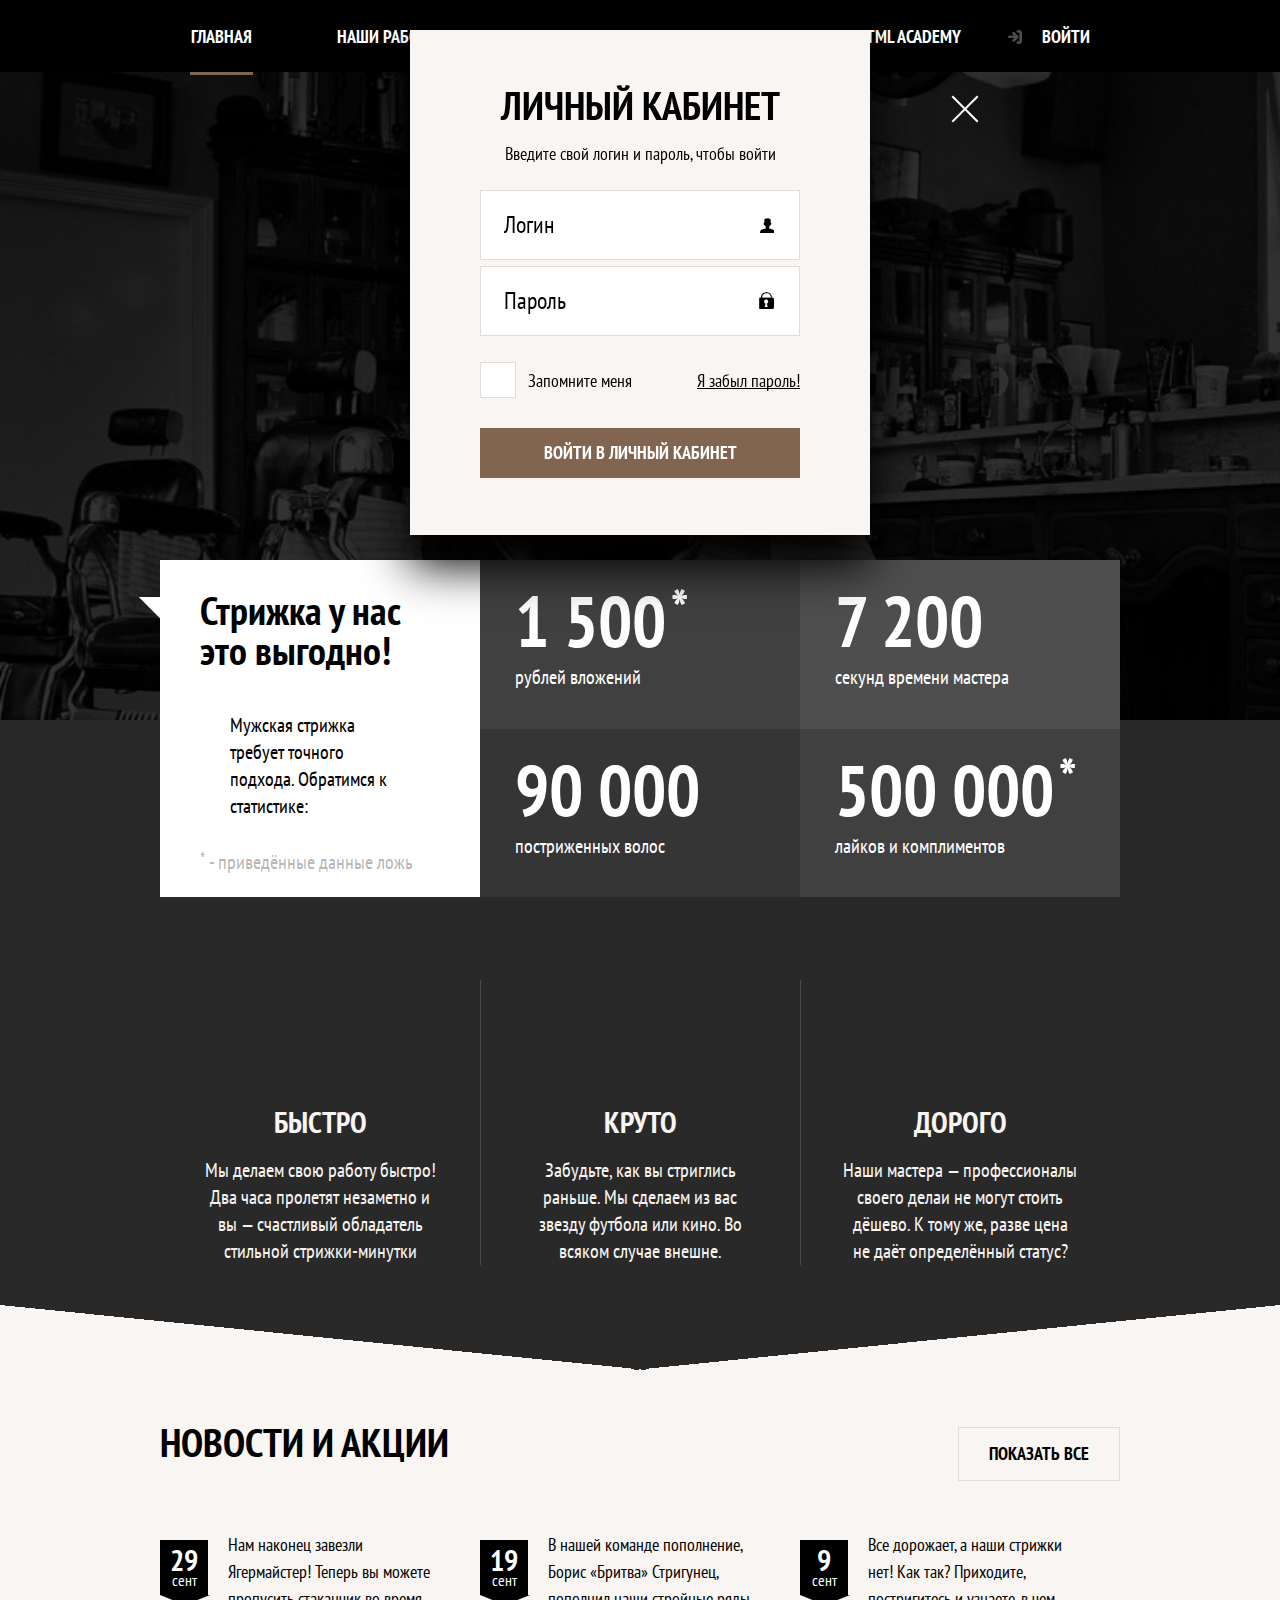
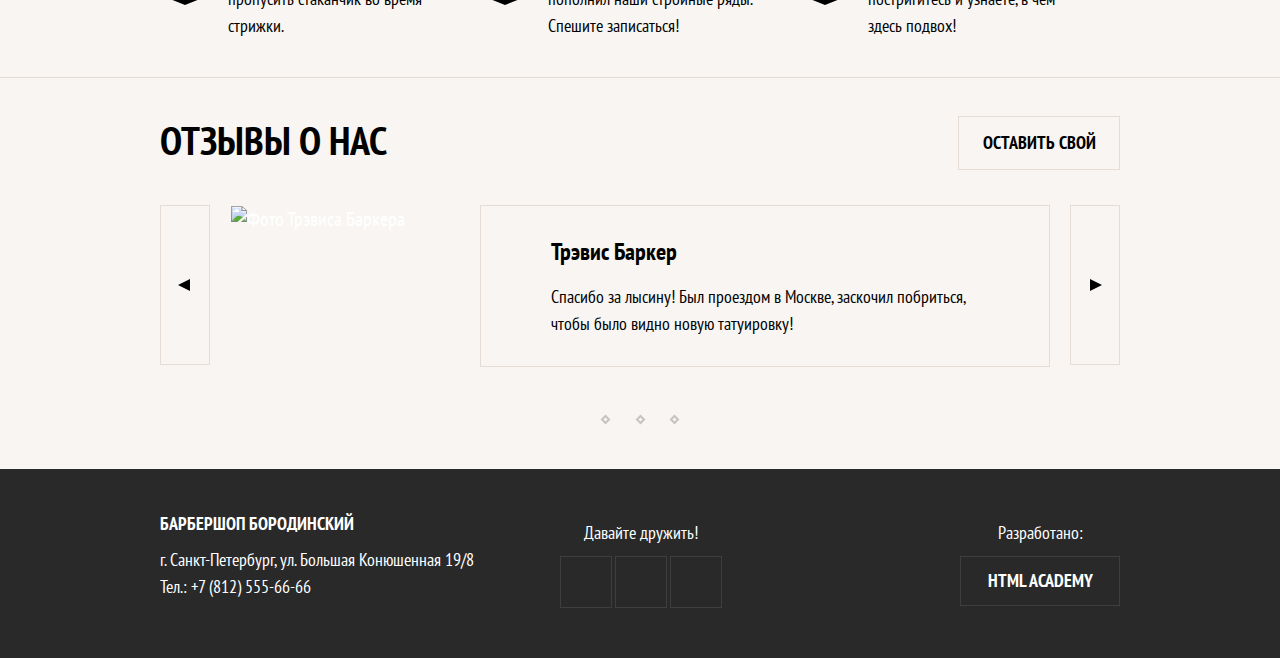
==== commit eb80c7c9: "Верстка окна авторизации" ====
--- a/index.html
+++ b/index.html
@@ -247,23 +247,25 @@
 	</footer>
 
 	<section class="popup popup--login">
-		<h2 class="popup__title">Личный кабинет</h2>
-		<p class="popup__text">Введите свой логин и пароль, чтобы войти</p>
-		<form action="#">
-			<p class="popup__input-wrapper popup__input-wrapper--login">
-				<input class="popup__input" type="text" placeholder="Логин">
-			</p>
-			<p class="popup__input-wrapper popup__input-wrapper--password">
-				<input class="popup__input" type="password" placeholder="Пароль">
-			</p>
-			<p class="popup__input-wrapper popup__input-wrapper--buttons">
-				<input class="popup__checkbox button--checkbox" type="checkbox" id="remember">
-				<label class="popup__remember" for="remember">Запомните меня</label>
-				<a class="popup__forgot" href="#">Я забыл пароль!</a>
-			</p>
-			<button class="popup__button button" type="submit">Войти в личный кабинет</button>
-		</form>
-		<button class="popup__close">Закрыть окно</button>
+		<div class="popup__wrapper">
+			<h2 class="popup__title">Личный кабинет</h2>
+			<p class="popup__text">Введите свой логин и пароль, чтобы войти</p>
+			<form class="popup__form" action="#">
+				<p class="popup__input-wrapper popup__input-wrapper--login">
+					<input class="popup__input" type="text" placeholder="Логин">
+				</p>
+				<p class="popup__input-wrapper popup__input-wrapper--password">
+					<input class="popup__input" type="password" placeholder="Пароль">
+				</p>
+				<p class="popup__input-wrapper popup__input-wrapper--buttons">
+					<input class="popup__checkbox visually-hidden" type="checkbox" id="remember">
+					<label class="popup__remember" for="remember"><span>Запомните меня</span></label>
+					<a class="popup__forgot" href="#">Я забыл пароль!</a>
+				</p>
+				<button class="popup__button button" type="submit">Войти <span>в личный кабинет</span></button>
+			</form>
+			<button class="popup__close button">Закрыть</button>
+		</div>
 	</section>
 
 	<script>
--- a/css/style.css
+++ b/css/style.css
@@ -458,6 +458,7 @@
     width: 84%;
     margin: 0 auto;
     padding-top: 50px;
+    padding-bottom: 60px;
   }
   .page-footer__wrapper {
     flex-direction: row;
@@ -671,7 +672,7 @@
 .copyright__link {
   text-decoration: none;
   display: block;
-  padding: 15px 0;
+  padding: 12px 0;
   line-height: 24px;
   font-weight: 700;
   text-align: center;
@@ -1502,10 +1503,22 @@
   }
 }
 .works {
+  position: relative;
   width: auto;
   margin: 0 auto;
   padding-top: 34px;
+  padding-bottom: 27px;
   background-color: #f8f5f2;
+}
+.works::after {
+  content: '';
+  position: absolute;
+  bottom: -34px;
+  left: 0;
+  width: 100%;
+  height: 34px;
+  z-index: 1;
+  background: linear-gradient(to bottom left, #f8f5f2 50%, transparent 50%) left / 50.5% 100% no-repeat, linear-gradient(to bottom right, #f8f5f2 50%, transparent 50%) right / 50.5% 100% no-repeat;
 }
 .works__wrapper {
   width: 88%;
@@ -1527,7 +1540,6 @@
 }
 .works__list {
   width: 100%;
-  margin-bottom: -20px;
   list-style-type: none;
   margin: 0;
   padding: 0;
@@ -1536,6 +1548,9 @@
   width: 100%;
   margin-bottom: 20px;
   border: 1px solid #e5ddd5;
+}
+.works__item:last-child {
+  margin-bottom: 0;
 }
 .works__item--month {
   position: relative;
@@ -1603,25 +1618,155 @@
 }
 @media (min-width: 768px) {
   .works {
-    width: 768px;
+    width: auto;
+    margin-top: -187px;
+    padding-top: 54px;
+    padding-bottom: 62px;
+  }
+  .works::before {
+    content: '';
+    position: absolute;
+    top: -41px;
+    left: 0;
+    width: 100%;
+    height: 41px;
+    background: linear-gradient(to bottom left, transparent 50%, #f8f5f2 50%) left / 50.5% 100% no-repeat, linear-gradient(to bottom right, transparent 50%, #f8f5f2 50%) right / 50.5% 100% no-repeat;
+  }
+  .works::after {
+    bottom: -41px;
+    height: 41px;
+  }
+  .works__wrapper {
+    width: 84%;
+    max-width: 960px;
+    display: flex;
+    flex-wrap: wrap;
+  }
+  .works__title {
+    margin-bottom: 0;
+    font-size: 40px;
+    text-align: left;
+  }
+  .works__to-main {
+    width: 160px;
+    margin-left: auto;
+    padding: 13px 0;
+    display: block;
+    text-align: center;
+    outline: 1px solid #e5ddd5;
+  }
+  .works__list {
+    margin-top: 38px;
   }
   .works__item {
     width: 100%;
+    display: flex;
+  }
+  .works__item--month::before {
+    top: 35px;
+    left: -2px;
+  }
+  .works__item--month::after {
+    top: 35px;
+    left: 166px;
+  }
+  .works__picture {
+    width: 41%;
+    height: auto;
+  }
+  .works__item--month .works__picture {
+    width: 41%;
+    height: auto;
+  }
+  .works__picture img {
+    width: 270px;
+  }
+  .works__item-wrapper {
+    width: calc(59% - 100px);
+    padding: 46px 50px 31px;
+    display: flex;
+    flex-direction: column;
+  }
+  .works__text {
+    margin-top: 27px;
   }
 }
 @media (min-width: 1200px) {
   .works {
-    width: 1200px;
+    width: auto;
+    padding-bottom: 88px;
+    margin-top: -342px;
+  }
+  .works::before {
+    top: -64px;
+    height: 64px;
+  }
+  .works::after {
+    content: none;
+  }
+  .works__wrapper {
+    width: 960px;
+  }
+  .works__title {
+    margin-top: 10px;
   }
   .works__list {
+    width: auto;
+    margin-left: -39px;
+    margin-top: 80px;
     display: flex;
     flex-wrap: wrap;
   }
   .works__item {
     width: 294px;
-  }
-  .works__item:first-child {
+    margin-left: 39px;
+    margin-bottom: 0;
+    flex-direction: column;
+    border: none;
+  }
+  .works__item--month {
     width: 100%;
+    margin-bottom: 40px;
+    flex-direction: row;
+  }
+  .works__item--month::before {
+    top: 25px;
+    left: auto;
+    right: 0;
+  }
+  .works__item--month::after {
+    top: 25px;
+    left: auto;
+    right: 168px;
+    transform: rotate(180deg);
+  }
+  .works__item-wrapper {
+    width: auto;
+    min-height: 182px;
+    padding: 32px 35px;
+    border: 1px solid #e5ddd5;
+    border-top: none;
+  }
+  .works__item--month .works__item-wrapper {
+    width: 330px;
+    min-height: auto;
+    padding: 131px 110px 30px 40px;
+    border-left: none;
+    border-top: 1px solid #e5ddd5;
+  }
+  .works__picture {
+    width: 294px;
+  }
+  .works__item--month .works__picture {
+    width: 480px;
+    height: 480px;
+  }
+  .works__picture img {
+    width: 294px;
+  }
+  .works__item--month img {
+    width: 480px;
+    height: 480px;
   }
 }
 .services {
@@ -1629,19 +1774,75 @@
   margin: 0;
   padding: 0;
   margin-top: 17px;
+  margin-right: -80px;
+  padding-left: 36px;
   display: flex;
   flex-wrap: wrap;
 }
 .services__item {
+  position: relative;
+  margin-right: 79px;
   font-size: 16px;
   line-height: 27px;
   text-transform: uppercase;
   color: #000000;
 }
+.services__item--cut::before {
+  content: '';
+  position: absolute;
+  top: 4px;
+  left: -36px;
+  width: 21px;
+  height: 20px;
+  background-image: url(../img/cut-icon.svg);
+  background-position: 0 0;
+  background-repeat: no-repeat;
+}
+.services__item--shave::before {
+  content: '';
+  position: absolute;
+  top: 3px;
+  left: -44px;
+  width: 23px;
+  height: 21px;
+  background-image: url(../img/shave-icon.svg);
+  background-position: 0 0;
+  background-repeat: no-repeat;
+}
+.services__item--mustache {
+  text-indent: 10px;
+}
+.services__item--mustache::before {
+  content: '';
+  position: absolute;
+  top: 7px;
+  left: -48px;
+  width: 45px;
+  height: 12px;
+  background-image: url(../img/mustache-icon.svg);
+  background-position: 0 0;
+  background-repeat: no-repeat;
+}
+@media (min-width: 768px) {
+  .services {
+    margin-top: auto;
+  }
+}
 .prices {
-  width: 320px;
-  margin: 0 auto;
+  position: relative;
+  width: auto;
+  padding-top: 70px;
+  padding-bottom: 20px;
   background-color: #353535;
+}
+.prices::after {
+  content: '';
+  position: absolute;
+  bottom: -34px;
+  left: 0;
+  width: 100%;
+  height: 34px;
+  background: linear-gradient(to bottom left, #353535 50%, transparent 50%) left / 50.5% 100% no-repeat, linear-gradient(to bottom right, #353535 50%, transparent 50%) right / 50.5% 100% no-repeat;
 }
 .prices__title {
   margin: 0;
@@ -1651,25 +1852,134 @@
   font-weight: 700;
   text-transform: uppercase;
   color: #000000;
+  text-align: center;
   color: #ffffff;
 }
+.prices__wrapper {
+  width: 88%;
+  max-width: 960px;
+  margin: 0 auto;
+}
+.prices__table {
+  margin: 0 auto;
+  margin-top: 30px;
+}
+.prices__table,
+.prices__table td,
+.prices__table tr {
+  border-collapse: collapse;
+}
+.prices__table tr {
+  display: flex;
+  flex-wrap: wrap;
+}
+.prices__number {
+  display: none;
+}
 .prices__name {
+  width: 72%;
   font-weight: 700;
   color: #ffffff;
 }
+.prices__additionally {
+  width: 100%;
+  margin-bottom: 16px;
+  order: 3;
+}
+.prices__value {
+  width: 26%;
+}
 @media (min-width: 768px) {
   .prices {
-    width: 768px;
+    padding-top: 90px;
+    padding-bottom: 56px;
+  }
+  .prices::after {
+    content: none;
+  }
+  .prices__wrapper {
+    width: 84%;
+    max-width: 960px;
+  }
+  .prices__title {
+    font-size: 40px;
+    text-align: left;
+  }
+  .prices__table {
+    width: 100%;
+    margin-top: 53px;
+  }
+  .prices__table tr {
+    height: 54px;
+    display: table-row;
+  }
+  .prices__table td {
+    padding: 0 20px;
+    border: 1px solid #484848;
+  }
+  .prices__number {
+    width: 11%;
+    display: table-cell;
+    text-align: center;
+    color: rgba(255, 255, 255, 0.3);
+  }
+  .prices__name {
+    width: 39%;
+  }
+  .prices__additionally {
+    width: 25%;
+    margin-bottom: 0;
+    order: 0;
+  }
+  .prices__bracket {
+    display: none;
+  }
+  .prices__value {
+    width: 25%;
   }
 }
 @media (min-width: 1200px) {
   .prices {
-    width: 1200px;
+    width: auto;
+    padding-top: 83px;
+    padding-bottom: 83px;
   }
   .prices__wrapper {
+    width: 960px;
+    display: flex;
+    flex-wrap: wrap;
+  }
+  .prices__title {
     width: 100%;
-    display: flex;
-  }
+    margin-bottom: 54px;
+  }
+  .prices__table {
+    width: 630px;
+    margin: 0;
+  }
+  .prices__table td {
+    padding: 0 18px;
+  }
+}
+.discount {
+  position: relative;
+  width: calc(100% - 143px);
+  min-height: 50px;
+  margin: 0 auto;
+  margin-top: 25px;
+  padding: 20px 30px 20px 113px;
+  border: 1px solid #484848;
+}
+.discount::before {
+  content: '';
+  position: absolute;
+  top: 15px;
+  left: 20px;
+  width: 56px;
+  height: 56px;
+  background-image: url(../img/clock-icon.svg);
+  background-position: 0 0;
+  background-repeat: no-repeat;
 }
 .discount__text {
   font-size: 20px;
@@ -1678,6 +1988,18 @@
   text-transform: none;
 }
 @media (min-width: 768px) {
+  .discount {
+    width: calc(100% - 215px);
+    min-height: 52px;
+    margin-top: 10px;
+    padding: 39px 30px 20px 185px;
+  }
+  .discount::before {
+    top: 20px;
+    left: 26px;
+    width: 70px;
+    height: 70px;
+  }
   .discount__text {
     font-size: 30px;
     font-weight: 700;
@@ -1685,6 +2007,19 @@
   }
 }
 @media (min-width: 1200px) {
+  .discount {
+    width: 124px;
+    padding: 200px 72px 20px;
+    margin: 0;
+    margin-left: auto;
+    text-align: center;
+  }
+  .discount::before {
+    top: 34px;
+    left: 64px;
+    width: 142px;
+    height: 139px;
+  }
   .discount__text {
     font-size: 20px;
     line-height: 27px;
@@ -2168,5 +2503,217 @@
   }
 }
 .popup {
+  position: absolute;
+  top: 135px;
+  left: 0;
+  width: 100%;
+  padding: 37px 0;
+  color: #000000;
+  background-color: #f8f5f2;
+  box-shadow: 0 30px 45px #000000;
+}
+.popup__wrapper {
+  width: 88%;
+  margin: 0 auto;
+}
+.popup__title {
+  margin: 0;
+  padding: 0;
+  font-size: 30px;
+  line-height: 30px;
+  font-weight: 700;
+  text-transform: uppercase;
+  color: #000000;
+  text-align: center;
+}
+.popup__text {
+  margin: 0;
+  margin-top: 20px;
+  padding: 0;
+  font-size: 18px;
+  line-height: 27px;
+}
+.popup__form {
+  margin-top: 23px;
+}
+.popup__input-wrapper {
+  position: relative;
+  margin: 0;
+  padding: 0;
+}
+.popup__input-wrapper--password {
+  margin-top: 6px;
+  margin-bottom: 26px;
+}
+.popup__input {
+  width: calc(100% - 63px);
+  padding: 8px 40px 8px 17px;
+  font-size: 18px;
+  line-height: 30px;
+  border: 1px solid #e5ddd5;
+}
+.popup__input::placeholder {
+  color: #000000;
+}
+.popup__input-wrapper--login::after {
+  content: '';
+  position: absolute;
+  top: 17px;
+  right: 22px;
+  width: 14px;
+  height: 15px;
+  background-image: url(../img/login-form-icon.svg);
+  background-position: 0 0;
+  background-repeat: no-repeat;
+}
+.popup__input-wrapper--password::after {
+  content: '';
+  position: absolute;
+  top: 16px;
+  right: 22px;
+  width: 15px;
+  height: 17px;
+  background-image: url(../img/lock-icon.svg);
+  background-position: 0 0;
+  background-repeat: no-repeat;
+}
+.popup__input-wrapper--buttons {
+  display: flex;
+}
+.popup__remember {
+  position: relative;
+  padding-left: 48px;
+  padding-top: 4px;
+  padding-bottom: 2px;
+  font-size: 18px;
+  line-height: 30px;
+  font-weight: 400;
+}
+.popup__checkbox + label::before {
+  content: '';
+  position: absolute;
+  top: 0;
+  left: 0;
+  width: 34px;
+  height: 34px;
+  background-color: #ffffff;
+  border: 1px solid #e5ddd5;
+}
+.popup__checkbox:checked + label::after {
+  content: '';
+  position: absolute;
+  top: 50%;
+  left: 10px;
+  width: 22px;
+  height: 2px;
+  background-color: #000000;
+  transform: rotate(-45deg);
+}
+.popup__checkbox:checked + label span::before {
+  content: '';
+  position: absolute;
+  top: 50%;
+  left: 10px;
+  width: 2px;
+  height: 10px;
+  background-color: #000000;
+  transform: rotate(-45deg);
+}
+.popup__forgot {
+  display: block;
+  margin-left: auto;
+  padding-top: 4px;
+  padding-bottom: 2px;
+  font-size: 18px;
+  line-height: 30px;
+  font-weight: 400;
+  text-decoration-skip-ink: none;
+  color: #000000;
+}
+.popup__button {
+  width: 130px;
+  padding: 13px 0;
+  margin-top: 30px;
+  color: #ffffff;
+  background-color: #826550;
+  text-align: center;
+}
+.popup__button span {
   display: none;
 }
+.popup__close {
+  position: absolute;
+  bottom: 37px;
+  right: 6%;
+  width: 130px;
+  padding: 13px 0;
+  outline: 1px solid #e5ddd5;
+}
+@media (min-width: 768px) {
+  .popup {
+    position: fixed;
+    top: 30px;
+    left: 50%;
+    width: 460px;
+    padding: 60px 0px 57px;
+    z-index: 2;
+    transform: translateX(-50%);
+  }
+  .popup__wrapper {
+    width: 320px;
+  }
+  .popup__title {
+    font-size: 40px;
+  }
+  .popup__text {
+    text-align: center;
+  }
+  .popup__input {
+    width: 250px;
+    padding: 19px 45px 19px 23px;
+    font-size: 24px;
+  }
+  .popup__input-wrapper--login::after {
+    top: 28px;
+    right: 26px;
+  }
+  .popup__input-wrapper--password::after {
+    top: 26px;
+    right: 26px;
+  }
+  .popup__button {
+    width: 320px;
+  }
+  .popup__button span {
+    display: inline;
+  }
+  .popup__close {
+    position: absolute;
+    top: 62px;
+    right: -113px;
+    width: 36px;
+    height: 36px;
+    font-size: 0;
+    outline: none;
+  }
+  .popup__close::before {
+    content: '';
+    position: absolute;
+    top: 16px;
+    right: 0;
+    width: 36px;
+    height: 2px;
+    background-color: #ffffff;
+    transform: rotate(45deg);
+  }
+  .popup__close::after {
+    content: '';
+    position: absolute;
+    top: 16px;
+    right: 0;
+    width: 36px;
+    height: 2px;
+    background-color: #ffffff;
+    transform: rotate(-45deg);
+  }
+}
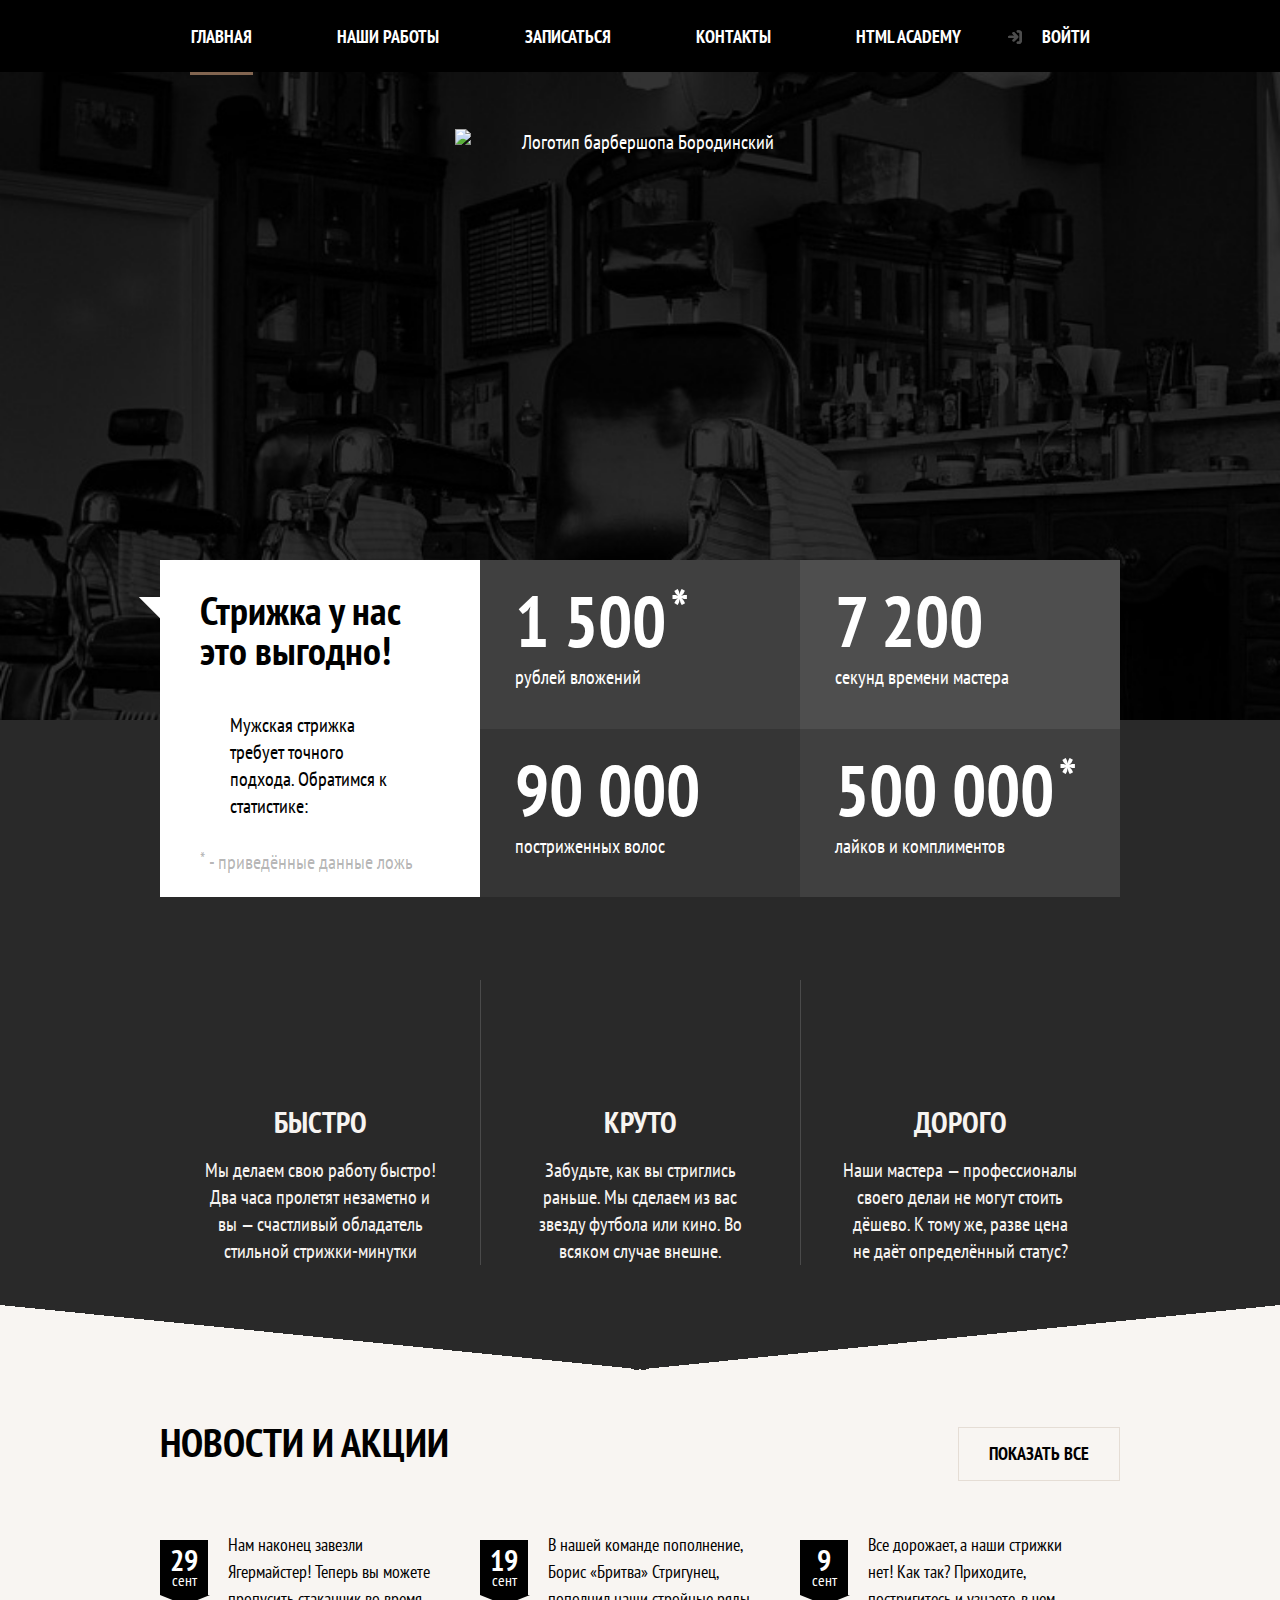
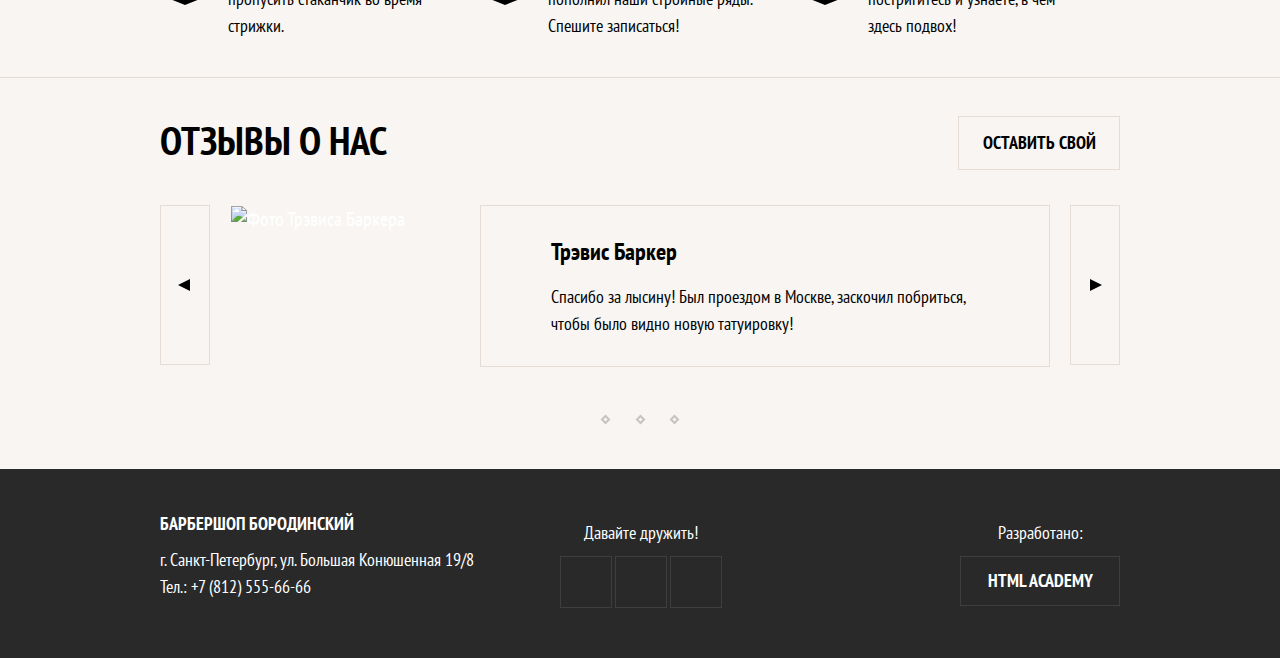
==== commit 82fad5da: "Верстка попапов на странице Записи и Стайлгайд" ====
--- a/index.html
+++ b/index.html
@@ -137,31 +137,31 @@
 				<ul class="news__list">
 					<li class="news__item">
 						<time class="news__date" datetime="2017-09-29">
-							<b class="news__day">29</b> сент
+							<span class="news__date-wrapper"><b class="news__day">29</b> сент</span>
 						</time>
 						<p class="news__text">Нам наконец завезли Ягермайстер! Теперь вы можете пропусить стаканчик во время стрижки.</p>
 					</li>
 					<li class="news__item">
 						<time class="news__date" datetime="2017-09-19">
-							<b class="news__day">19</b> сент
+							<span class="news__date-wrapper"><b class="news__day">19</b> сент</span>
 						</time>
 						<p class="news__text">В нашей команде пополнение, Борис «Бритва» Стригунец, пополнил наши стройные ряды. Спешите записаться!</p>
 					</li>
 					<li class="news__item">
 						<time class="news__date" datetime="2017-09-09">
-							<b class="news__day">9</b> сент
+							<span class="news__date-wrapper"><b class="news__day">9</b> сент</span>
 						</time>
 						<p class="news__text">Все дорожает, а наши стрижки нет! Как так? Приходите, постригитесь и узнаете, в чем здесь подвох!</p>
 					</li>
 				</ul>
-				<a class="news__to-all button" href="#">Показать все</a>
+				<a class="news__to-all button button--ghost" href="#">Показать все</a>
 			</div>
 		</section>
 
 		<section class="reviews">
 			<div class="reviews__wrapper slider">
 				<h2 class="reviews__title">Отзывы о нас</h2>
-				<a class="reviews__write button" href="#">Оставить свой</a>
+				<a class="reviews__write button button--ghost" href="#">Оставить свой</a>
 				<div class="reviews__list slider__list">
 					<blockquote class="reviews__item slider__item slider__item--show">
 						<div class="reviews__info">
@@ -202,8 +202,8 @@
 							</div>
 						</div>
 					</blockquote>
-					<button class="reviews__prev" type="button">Предыдущий отзыв</button>
-					<button class="reviews__next" type="button">Следующий отзыв</button>
+					<button class="reviews__prev button--ghost" type="button">Предыдущий отзыв</button>
+					<button class="reviews__next button--ghost" type="button">Следующий отзыв</button>
 				</div>
 				<p class="reviews__toggles slider__toggles">
 					<button class="slider__toggle reviews__toggle" type="button">1</button>
@@ -252,10 +252,10 @@
 			<p class="popup__text">Введите свой логин и пароль, чтобы войти</p>
 			<form class="popup__form" action="#">
 				<p class="popup__input-wrapper popup__input-wrapper--login">
-					<input class="popup__input" type="text" placeholder="Логин">
+					<input class="popup__input input" type="text" placeholder="Логин">
 				</p>
 				<p class="popup__input-wrapper popup__input-wrapper--password">
-					<input class="popup__input" type="password" placeholder="Пароль">
+					<input class="popup__input input" type="password" placeholder="Пароль">
 				</p>
 				<p class="popup__input-wrapper popup__input-wrapper--buttons">
 					<input class="popup__checkbox visually-hidden" type="checkbox" id="remember">
--- a/css/style.css
+++ b/css/style.css
@@ -44,6 +44,9 @@
   font-weight: 700;
   text-transform: uppercase;
   color: #000000;
+}
+.body--form {
+  position: relative;
 }
 .button {
   text-decoration: none;
@@ -60,6 +63,37 @@
   text-align: center;
   color: #ffffff;
   background-color: #826550;
+}
+.button--ghost:hover,
+.button--ghost:focus {
+  border-color: #d5c9bd;
+}
+.button-radio + label:hover::before {
+  border-color: #d5c9bd;
+}
+.button-radio + label:active::before {
+  background-color: #d5c9bd;
+}
+.button-radio:checked + label:hover::before,
+.button-radio:checked + label:hover::after {
+  border-color: #d5c9bd;
+}
+.button-radio:checked + label:active::before,
+.button-radio:checked + label:active::after {
+  background-color: #d5c9bd;
+}
+.button-checkbox + label:hover::before {
+  border-color: #d5c9bd;
+}
+.button-checkbox + label:active::before {
+  background-color: #d5c9bd;
+}
+.input:hover {
+  border-color: #d5c9bd;
+}
+.input:focus {
+  outline: none;
+  border-color: #999999;
 }
 .page-header {
   display: flex;
@@ -1113,6 +1147,35 @@
   height: 1px;
   background-color: #e5ddd5;
 }
+.news__item:hover .news__date,
+.news__item:focus .news__date {
+  background-color: #826550;
+}
+.news__item:hover .news__date::after,
+.news__item:focus .news__date::after {
+  border-top-color: #826550;
+}
+.news__item:hover .news__text,
+.news__item:focus .news__text {
+  color: #826550;
+  text-decoration: underline;
+  text-decoration-skip-ink: none;
+}
+.news__item:active .news__date {
+  background-color: #6a4d38;
+}
+.news__item:active .news__date::after {
+  border-top-color: #6a4d38;
+}
+.news__item:active .news__text {
+  color: #6a4d38;
+  text-decoration: underline;
+  text-decoration-skip-ink: none;
+}
+.news__item:active .news__date-wrapper,
+.news__item:active .news__day {
+  opacity: 0.3;
+}
 .news__item:nth-child(3) {
   display: none;
 }
@@ -1653,7 +1716,7 @@
     padding: 13px 0;
     display: block;
     text-align: center;
-    outline: 1px solid #e5ddd5;
+    border: 1px solid #e5ddd5;
   }
   .works__list {
     margin-top: 38px;
@@ -2305,6 +2368,7 @@
   width: 15px;
   height: 15px;
   border: 1px solid #e5ddd5;
+  background-color: #ffffff;
   border-radius: 50%;
   transform: translateX(-50%);
 }
@@ -2503,14 +2567,50 @@
   }
 }
 .popup {
-  position: absolute;
-  top: 135px;
-  left: 0;
   width: 100%;
   padding: 37px 0;
+  z-index: 2;
   color: #000000;
   background-color: #f8f5f2;
   box-shadow: 0 30px 45px #000000;
+}
+.popup--login {
+  position: absolute;
+  top: 135px;
+  left: 0;
+  display: none;
+}
+.popup--success {
+  position: fixed;
+  top: 50%;
+  left: 0;
+  display: none;
+  transform: translateY(-50%);
+}
+.popup--failure {
+  position: fixed;
+  top: 50%;
+  left: 0;
+  display: none;
+  transform: translateY(-50%);
+}
+.popup--failure .popup__wrapper {
+  width: 56%;
+}
+.popup--failure .popup__button {
+  width: 100%;
+  margin: 0 auto;
+  margin-top: 30px;
+}
+.popup--failure .popup__title,
+.popup--success .popup__title {
+  font-size: 40px;
+}
+.popup--success .popup__button {
+  width: 180px;
+  margin: 0 auto;
+  margin-top: 30px;
+  display: block;
 }
 .popup__wrapper {
   width: 88%;
@@ -2532,6 +2632,7 @@
   padding: 0;
   font-size: 18px;
   line-height: 27px;
+  text-align: center;
 }
 .popup__form {
   margin-top: 23px;
@@ -2651,13 +2752,31 @@
 }
 @media (min-width: 768px) {
   .popup {
-    position: fixed;
-    top: 30px;
-    left: 50%;
     width: 460px;
     padding: 60px 0px 57px;
     z-index: 2;
     transform: translateX(-50%);
+  }
+  .popup--login {
+    position: fixed;
+    top: 30px;
+    left: 50%;
+  }
+  .popup--failure {
+    position: fixed;
+    bottom: auto;
+    left: 50%;
+    top: 50%;
+    width: 320px;
+    transform: translate(-50%, -50%);
+  }
+  .popup--success {
+    position: fixed;
+    bottom: auto;
+    left: 50%;
+    top: 50%;
+    width: 460px;
+    transform: translate(-50%, -50%);
   }
   .popup__wrapper {
     width: 320px;
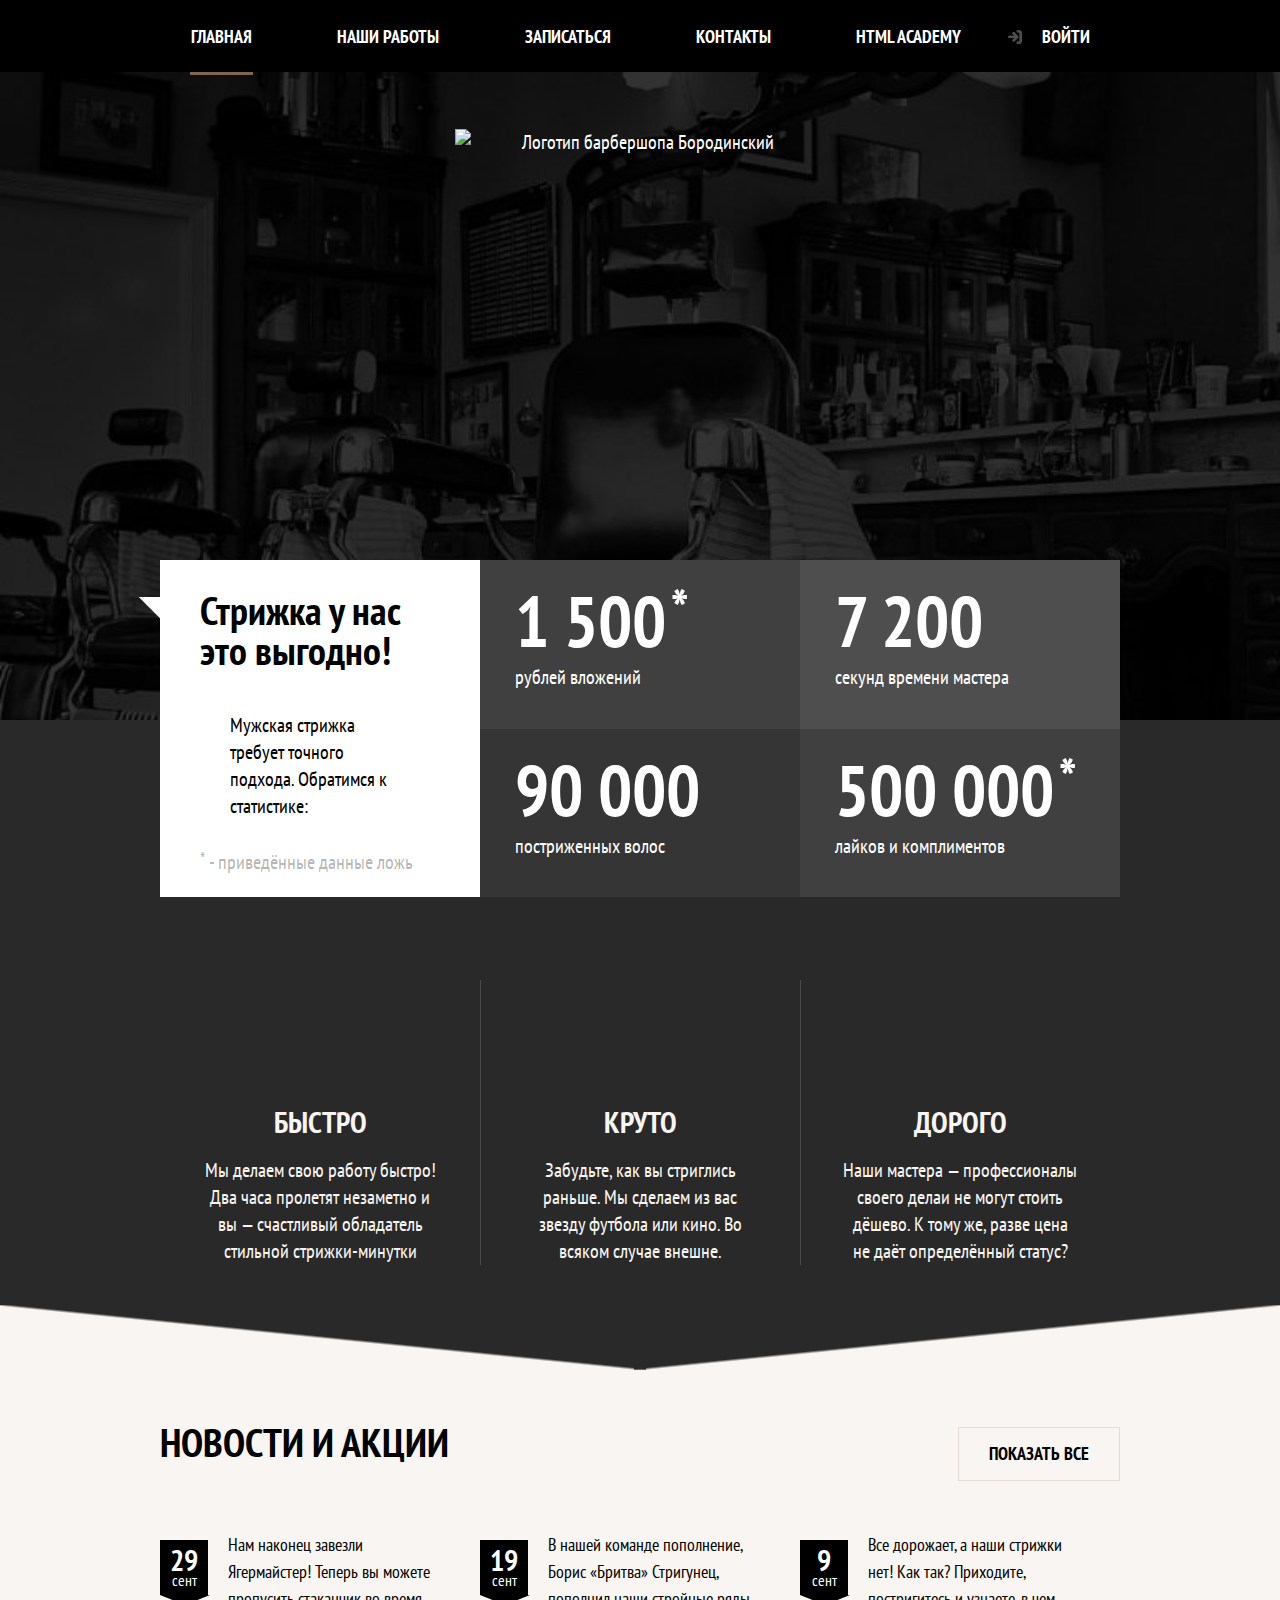
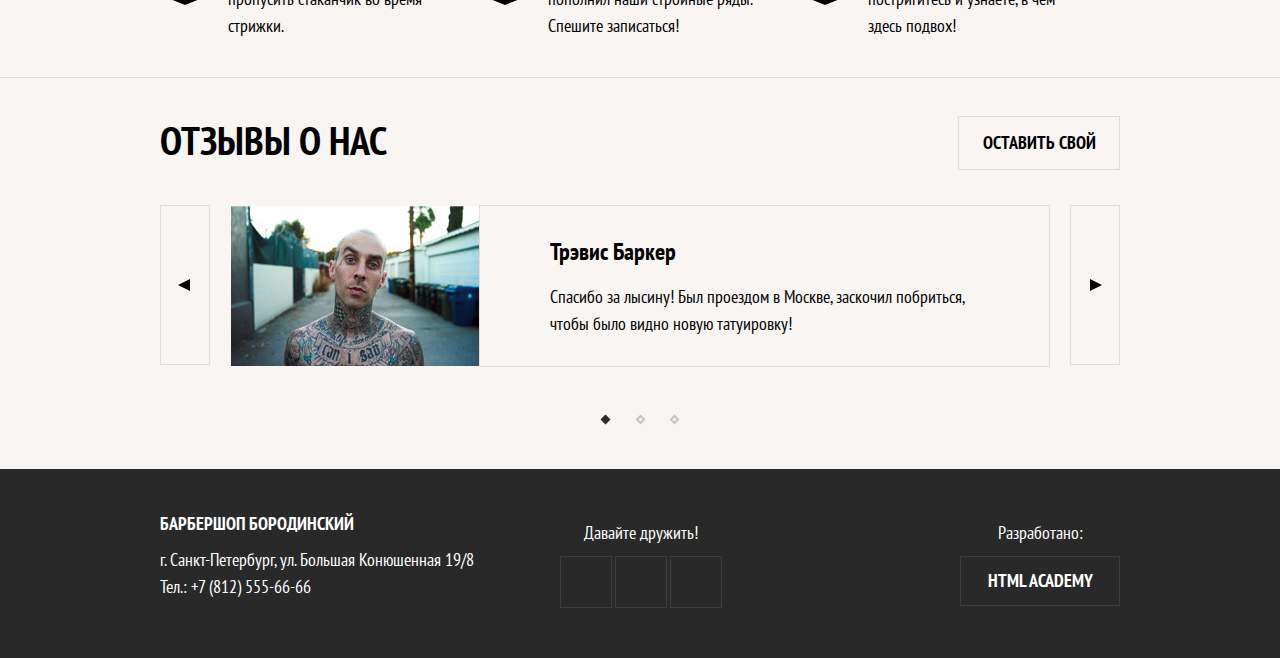
==== commit 0b24e856: "Стайлгайд, скрипты, ретинизация с сжатие графики" ====
--- a/index.html
+++ b/index.html
@@ -110,23 +110,23 @@
 			<div class="advantages__wrapper slider">
 				<h2 class="visually-hidden">Наши преимущества</h2>
 				<ul class="advantages__list slider__list">
-					<li class="advantages__item advantages__item--fast slider__item slider__item--show">
+					<li class="advantages__item advantages__item--fast advantages__item--1 slider__item slider__item--show">
 						<h3 class="advantages__title">Быстро</h3>
 						<p class="advantages__description">Мы делаем свою работу быстро! Два часа пролетят незаметно и вы — счастливый обладатель стильной стрижки-минутки</p>
 					</li>
-					<li class="advantages__item advantages__item--cool slider__item">
+					<li class="advantages__item advantages__item--cool advantages__item--2 slider__item">
 						<h3 class="advantages__title">Круто</h3>
 						<p class="advantages__description">Забудьте, как вы стриглись раньше. Мы сделаем из вас звезду футбола или кино. Во всяком случае внешне.</p>
 					</li>
-					<li class="advantages__item advantages__item--price slider__item">
+					<li class="advantages__item advantages__item--price advantages__item--3 slider__item">
 						<h3 class="advantages__title">Дорого</h3>
 						<p class="advantages__description">Наши мастера — профессионалы своего делаи не могут стоить дёшево. К тому же, разве цена не даёт определённый статус?</p>
 					</li>
 				</ul>
 				<p class="advantages__toggles slider__toggles">
-					<button class="slider__toggle advantages__toggle" type="button">1</button>
-					<button class="slider__toggle advantages__toggle" type="button">2</button>
-					<button class="slider__toggle advantages__toggle" type="button">3</button>
+					<button class="slider__toggle advantages__toggle advantages__toggle--1 advantages__toggle--active" type="button">1</button>
+					<button class="slider__toggle advantages__toggle advantages__toggle--2" type="button">2</button>
+					<button class="slider__toggle advantages__toggle advantages__toggle--3" type="button">3</button>
 				</p>
 			</div>
 		</section>
@@ -163,12 +163,12 @@
 				<h2 class="reviews__title">Отзывы о нас</h2>
 				<a class="reviews__write button button--ghost" href="#">Оставить свой</a>
 				<div class="reviews__list slider__list">
-					<blockquote class="reviews__item slider__item slider__item--show">
+					<blockquote class="reviews__item reviews__item--1 slider__item slider__item--show">
 						<div class="reviews__info">
 							<picture class="reviews__author-picture">
-								<source media="(min-width: 1200px)" srcset="img/desktop/review-photo.jpg">
-								<source media="(min-width: 768px)" srcset="img/tablet/review-photo.png">
-								<img class="reviews__author-image" src="img/mobile/review-photo.jpg" width="50" height="50" alt="Фото Трэвиса Баркера">
+								<source media="(min-width: 1200px)" srcset="img/desktop/review-photo.jpg 1x, img/desktop/review-photo@2x.jpg 2x">
+								<source media="(min-width: 768px)" srcset="img/tablet/review-photo.png 1x, img/tablet/review-photo@2x.png 2x">
+								<img class="reviews__author-image" src="img/mobile/review-photo.jpg" srcset="img/mobile/review-photo@2x.jpg 2x" width="50" height="50" alt="Фото Трэвиса Баркера">
 							</picture>
 							<div class="reviews__author-text">
 								<cite class="reviews__author-name">Трэвис Баркер</cite>
@@ -176,12 +176,12 @@
 							</div>
 						</div>
 					</blockquote>
-					<blockquote class="reviews__item slider__item">
+					<blockquote class="reviews__item reviews__item--2 slider__item">
 						<div class="reviews__info">
 							<picture class="reviews__author-picture">
-								<source media="(min-width: 1200px)" srcset="img/desktop/review-photo.jpg">
-								<source media="(min-width: 768px)" srcset="img/tablet/review-photo.png">
-								<img class="reviews__author-image" src="img/mobile/review-photo.jpg" width="50" height="50" alt="Фото Трэвиса Баркера">
+								<source media="(min-width: 1200px)" srcset="img/desktop/review-photo.jpg 1x, img/desktop/review-photo@2x.jpg 2x">
+								<source media="(min-width: 768px)" srcset="img/tablet/review-photo.png 1x, img/tablet/review-photo@2x.png 2x">
+								<img class="reviews__author-image" src="img/mobile/review-photo.jpg" srcset="img/mobile/review-photo@2x.jpg 2x" width="50" height="50" alt="Фото Трэвиса Баркера">
 							</picture>
 							<div class="reviews__author-text">
 								<cite class="reviews__author-name">Джон Смит</cite>
@@ -189,12 +189,12 @@
 							</div>
 						</div>
 					</blockquote>
-					<blockquote class="reviews__item slider__item">
+					<blockquote class="reviews__item reviews__item--3 slider__item">
 						<div class="reviews__info">
 							<picture class="reviews__author-picture">
-								<source media="(min-width: 1200px)" srcset="img/desktop/review-photo.jpg">
-								<source media="(min-width: 768px)" srcset="img/tablet/review-photo.png">
-								<img class="reviews__author-image" src="img/mobile/review-photo.jpg" width="50" height="50" alt="Фото Трэвиса Баркера">
+								<source media="(min-width: 1200px)" srcset="img/desktop/review-photo.jpg 1x, img/desktop/review-photo@2x.jpg 2x">
+								<source media="(min-width: 768px)" srcset="img/tablet/review-photo.png 1x, img/tablet/review-photo@2x.png 2x">
+								<img class="reviews__author-image" src="img/mobile/review-photo.jpg" srcset="img/mobile/review-photo@2x.jpg 2x" width="50" height="50" alt="Фото Трэвиса Баркера">
 							</picture>
 							<div class="reviews__author-text">
 								<cite class="reviews__author-name">Иван Бородайло</cite>
@@ -206,9 +206,9 @@
 					<button class="reviews__next button--ghost" type="button">Следующий отзыв</button>
 				</div>
 				<p class="reviews__toggles slider__toggles">
-					<button class="slider__toggle reviews__toggle" type="button">1</button>
-					<button class="slider__toggle reviews__toggle" type="button">2</button>
-					<button class="slider__toggle reviews__toggle" type="button">3</button>
+					<button class="slider__toggle reviews__toggle reviews__toggle--1 reviews__toggle--active" type="button">1</button>
+					<button class="slider__toggle reviews__toggle reviews__toggle--2" type="button">2</button>
+					<button class="slider__toggle reviews__toggle reviews__toggle--3" type="button">3</button>
 				</p>
 			</div>
 		</section>
@@ -221,7 +221,7 @@
 				<p class="contacts__text">
 					г. Санкт-Петербург, ул. Большая Конюшенная 19/8<br>
 					<a class="contacts__phone" href="tel:+78125556666">
-						<span class="contacts__phone-mobile">Тел.:</span> +7 (812) 555-66-66
+						<b><span class="contacts__phone-mobile">Тел.:</span> +7 (812) 555-66-66</b>
 					</a>
 				</p>
 			</div>
@@ -241,7 +241,7 @@
 			</div>
 			<div class="page-footer__copyright copyright">
 				<b class="copyright__text">Разработано:</b>
-				<a class="button copyright__link" href="#">HTML Academy</a>
+				<a class="button copyright__link" href="#"><span>HTML Academy</span></a>
 			</div>
 		</div>
 	</footer>
@@ -262,7 +262,7 @@
 					<label class="popup__remember" for="remember"><span>Запомните меня</span></label>
 					<a class="popup__forgot" href="#">Я забыл пароль!</a>
 				</p>
-				<button class="popup__button button" type="submit">Войти <span>в личный кабинет</span></button>
+				<button class="popup__button button button--brown" type="submit"><span>Войти <b>в личный кабинет</b></span></button>
 			</form>
 			<button class="popup__close button">Закрыть</button>
 		</div>
@@ -283,8 +283,11 @@
 				navMain.classList.remove("main-nav--opened");
 			}
 		});
-
 	</script>
+	
+	<script src="js/popup_script.js"></script>
+	<script src="js/slider1_script.js"></script>
+	<script src="js/slider2_script.js"></script>
 
 </body>
 
--- a/css/style.css
+++ b/css/style.css
@@ -68,6 +68,9 @@
 .button--ghost:focus {
   border-color: #d5c9bd;
 }
+.button--ghost:hover {
+  cursor: pointer;
+}
 .button-radio + label:hover::before {
   border-color: #d5c9bd;
 }
@@ -87,6 +90,16 @@
 }
 .button-checkbox + label:active::before {
   background-color: #d5c9bd;
+}
+.button--brown:hover {
+  background-color: #6a4d38;
+  cursor: pointer;
+}
+.button--brown:active span {
+  opacity: 0.3;
+}
+.button--brown:disabled {
+  background-color: #aeaeae;
 }
 .input:hover {
   border-color: #d5c9bd;
@@ -549,6 +562,16 @@
   font-weight: 700;
   border: 1px solid rgba(255, 255, 255, 0.1);
 }
+.contacts__phone:hover {
+  border-color: rgba(255, 255, 255, 0.3);
+}
+.contacts__phone:active {
+  background-color: #252525;
+  border-color: #252525;
+}
+.contacts__phone:active b {
+  opacity: 0.3;
+}
 .contacts__phone-mobile {
   display: none;
 }
@@ -572,6 +595,11 @@
     padding: 0;
     margin: 0;
     border: none;
+  }
+  .contacts__phone:active {
+    background-color: transparent;
+  }
+  .contacts__phone b {
     font-weight: 400;
   }
   .contacts__phone-mobile {
@@ -594,6 +622,16 @@
   margin: 0;
   padding: 0;
   border: 1px solid rgba(255, 255, 255, 0.1);
+}
+.social__item:hover {
+  border: 1px solid rgba(255, 255, 255, 0.3);
+}
+.social__item:active {
+  background-color: #252525;
+  border-color: #252525;
+}
+.social__item:active .social__link {
+  opacity: 0.3;
 }
 .social__list {
   list-style-type: none;
@@ -713,6 +751,16 @@
   color: #ffffff;
   border: 1px solid rgba(255, 255, 255, 0.1);
 }
+.copyright__link:hover {
+  border: 1px solid rgba(255, 255, 255, 0.3);
+}
+.copyright__link:active {
+  background-color: #252525;
+  border-color: #252525;
+}
+.copyright__link:active span {
+  opacity: 0.3;
+}
 @media (min-width: 768px) {
   .copyright {
     width: 25%;
@@ -945,7 +993,7 @@
   z-index: 1;
   width: 100%;
   height: 34px;
-  background: linear-gradient(to bottom left, #292929 50%, transparent 50%) left / 50.5% 100% no-repeat, linear-gradient(to bottom right, #292929 50%, transparent 50%) right / 50.5% 100% no-repeat;
+  background: linear-gradient(to bottom left, #292929 49%, transparent 51%) left / 50.5% 100% no-repeat, linear-gradient(to bottom right, #292929 49%, transparent 51%) right / 50.5% 100% no-repeat;
 }
 .advantages__list {
   width: 100%;
@@ -993,6 +1041,9 @@
 }
 .advantages__toggle {
   border: 2px solid rgba(255, 255, 255, 0.2);
+}
+.advantages__toggle.advantages__toggle--active {
+  background-color: #ffffff;
 }
 @media (min-width: 768px) {
   .advantages::after {
@@ -1314,7 +1365,7 @@
   z-index: 1;
   width: 100%;
   height: 34px;
-  background: linear-gradient(to bottom left, #f8f5f2 50%, transparent 50%) left / 50.5% 100% no-repeat, linear-gradient(to bottom right, #f8f5f2 50%, transparent 50%) right / 50.5% 100% no-repeat;
+  background: linear-gradient(to bottom left, #f8f5f2 49%, transparent 51%) left / 50.5% 100% no-repeat, linear-gradient(to bottom right, #f8f5f2 49%, transparent 51%) right / 50.5% 100% no-repeat;
 }
 .reviews__title {
   font-size: 30px;
@@ -1374,6 +1425,9 @@
 }
 .reviews__toggle {
   border: 2px solid rgba(0, 0, 0, 0.2);
+}
+.reviews__toggle.reviews__toggle--active {
+  background-color: #353535;
 }
 @media (min-width: 768px) {
   .reviews {
@@ -1581,7 +1635,7 @@
   width: 100%;
   height: 34px;
   z-index: 1;
-  background: linear-gradient(to bottom left, #f8f5f2 50%, transparent 50%) left / 50.5% 100% no-repeat, linear-gradient(to bottom right, #f8f5f2 50%, transparent 50%) right / 50.5% 100% no-repeat;
+  background: linear-gradient(to bottom left, #f8f5f2 49%, transparent 51%) left / 50.5% 100% no-repeat, linear-gradient(to bottom right, #f8f5f2 49%, transparent 51%) right / 50.5% 100% no-repeat;
 }
 .works__wrapper {
   width: 88%;
@@ -1693,7 +1747,7 @@
     left: 0;
     width: 100%;
     height: 41px;
-    background: linear-gradient(to bottom left, transparent 50%, #f8f5f2 50%) left / 50.5% 100% no-repeat, linear-gradient(to bottom right, transparent 50%, #f8f5f2 50%) right / 50.5% 100% no-repeat;
+    background: linear-gradient(to bottom left, transparent 49%, #f8f5f2 51%) left / 50.5% 100% no-repeat, linear-gradient(to bottom right, transparent 49%, #f8f5f2 51%) right / 50.5% 100% no-repeat;
   }
   .works::after {
     bottom: -41px;
@@ -1905,7 +1959,7 @@
   left: 0;
   width: 100%;
   height: 34px;
-  background: linear-gradient(to bottom left, #353535 50%, transparent 50%) left / 50.5% 100% no-repeat, linear-gradient(to bottom right, #353535 50%, transparent 50%) right / 50.5% 100% no-repeat;
+  background: linear-gradient(to bottom left, #353535 49%, transparent 51%) left / 50.5% 100% no-repeat, linear-gradient(to bottom right, #353535 49%, transparent 51%) right / 50.5% 100% no-repeat;
 }
 .prices__title {
   margin: 0;
@@ -2106,7 +2160,7 @@
   z-index: 1;
   width: 100%;
   height: 34px;
-  background: linear-gradient(to bottom left, #f8f5f2 50%, transparent 50%) left / 50.5% 100% no-repeat, linear-gradient(to bottom right, #f8f5f2 50%, transparent 50%) right / 50.5% 100% no-repeat;
+  background: linear-gradient(to bottom left, #f8f5f2 49%, transparent 51%) left / 50.5% 100% no-repeat, linear-gradient(to bottom right, #f8f5f2 49%, transparent 51%) right / 50.5% 100% no-repeat;
 }
 .sign-up__wrapper {
   width: 88%;
@@ -2150,7 +2204,7 @@
     left: 0;
     width: 100%;
     height: 41px;
-    background: linear-gradient(to bottom left, transparent 50%, #f8f5f2 50%) left / 50.5% 100% no-repeat, linear-gradient(to bottom right, transparent 50%, #f8f5f2 50%) right / 50.5% 100% no-repeat;
+    background: linear-gradient(to bottom left, transparent 49%, #f8f5f2 51%) left / 50.5% 100% no-repeat, linear-gradient(to bottom right, transparent 49%, #f8f5f2 51%) right / 50.5% 100% no-repeat;
   }
   .sign-up::after {
     content: none;
@@ -2656,6 +2710,9 @@
 .popup__input::placeholder {
   color: #000000;
 }
+.popup--show {
+  display: block;
+}
 .popup__input-wrapper--login::after {
   content: '';
   position: absolute;
@@ -2739,7 +2796,7 @@
   background-color: #826550;
   text-align: center;
 }
-.popup__button span {
+.popup__button b {
   display: none;
 }
 .popup__close {
@@ -2749,6 +2806,9 @@
   width: 130px;
   padding: 13px 0;
   outline: 1px solid #e5ddd5;
+}
+.popup__close:hover {
+  cursor: pointer;
 }
 @media (min-width: 768px) {
   .popup {
@@ -2803,7 +2863,7 @@
   .popup__button {
     width: 320px;
   }
-  .popup__button span {
+  .popup__button b {
     display: inline;
   }
   .popup__close {
